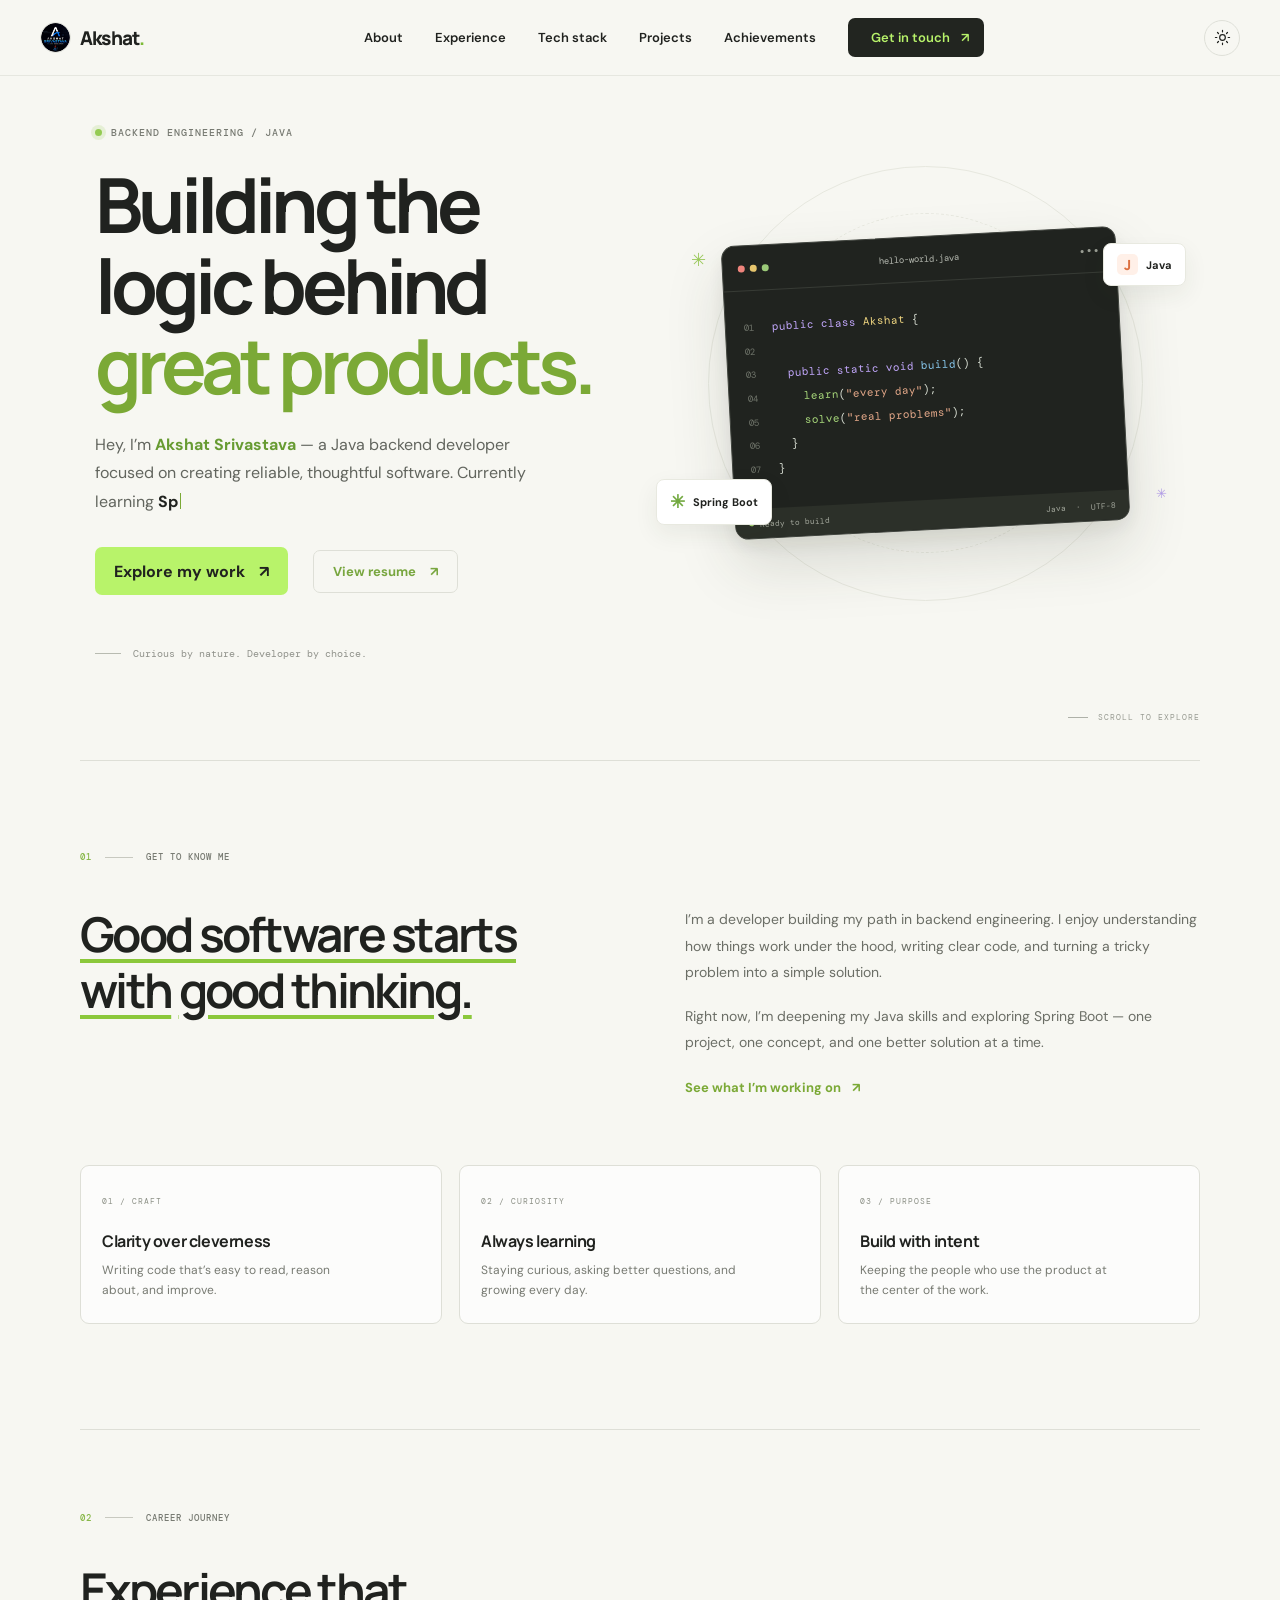
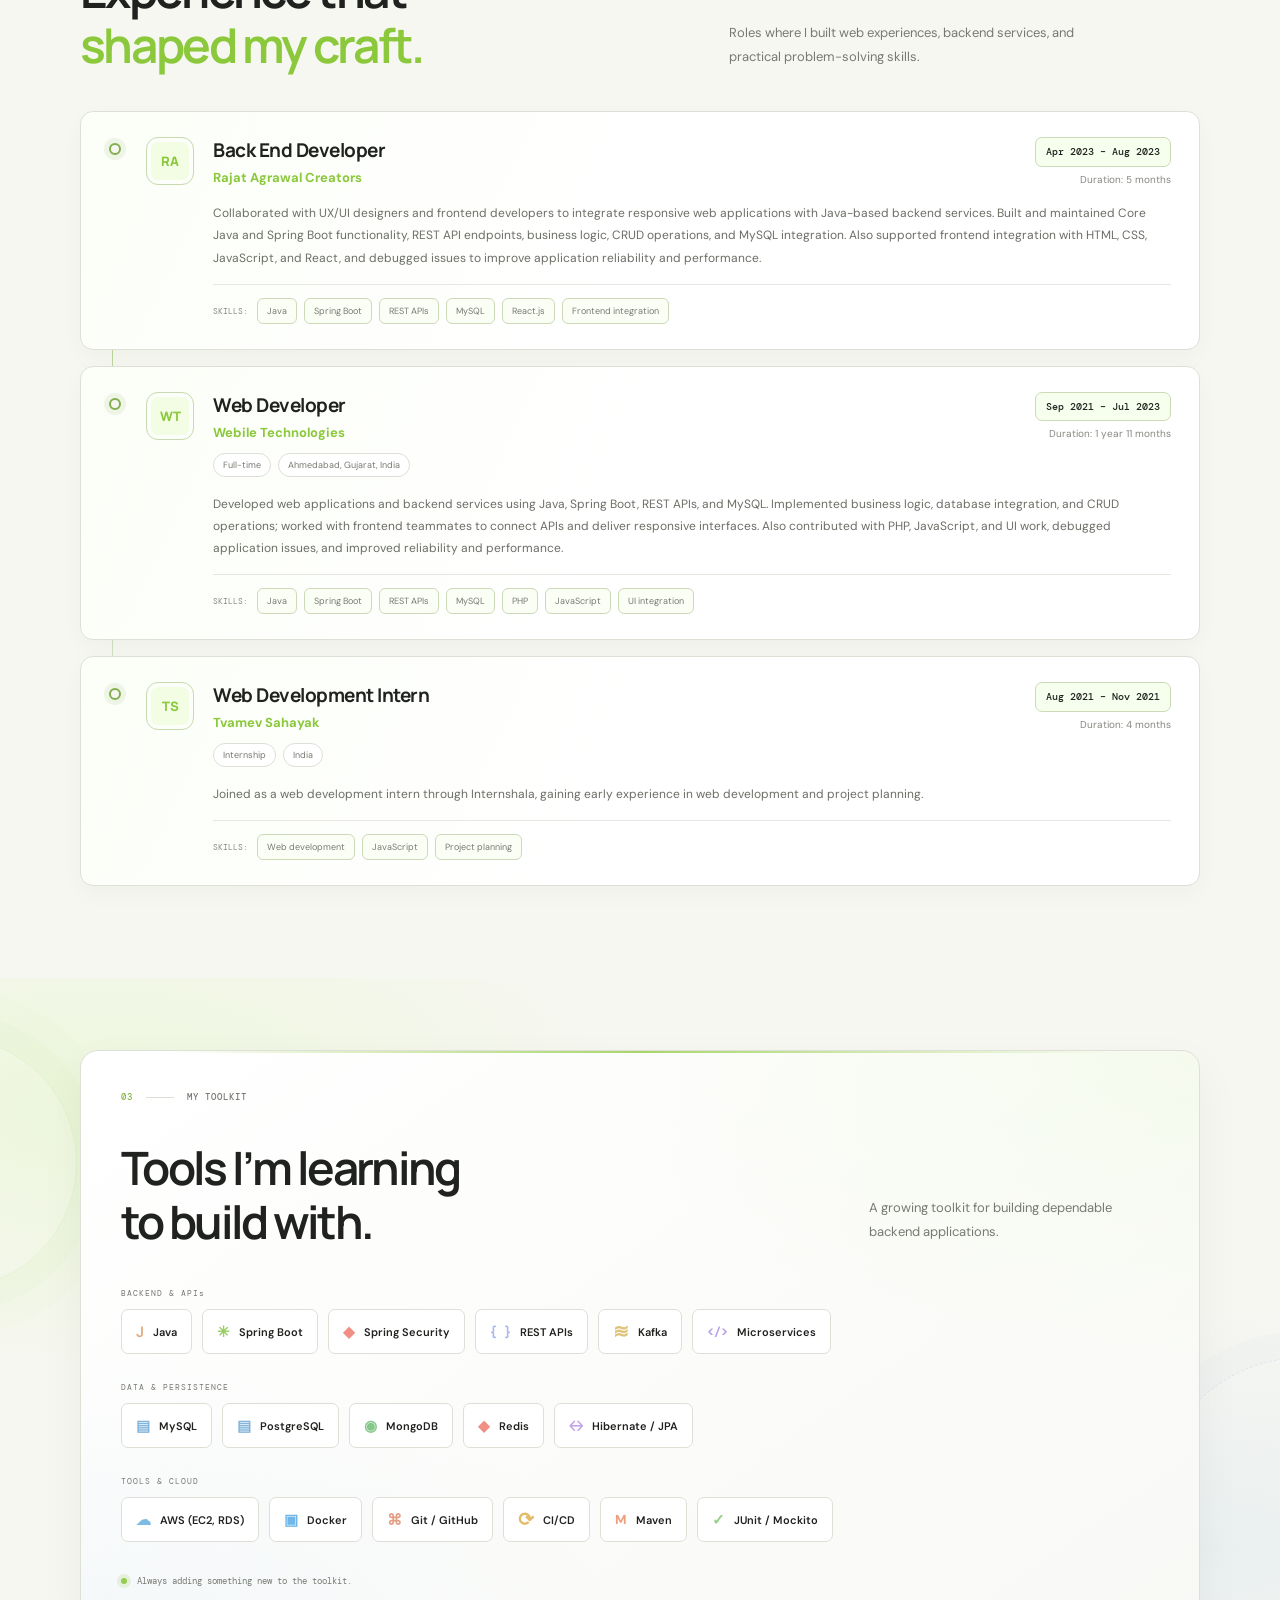
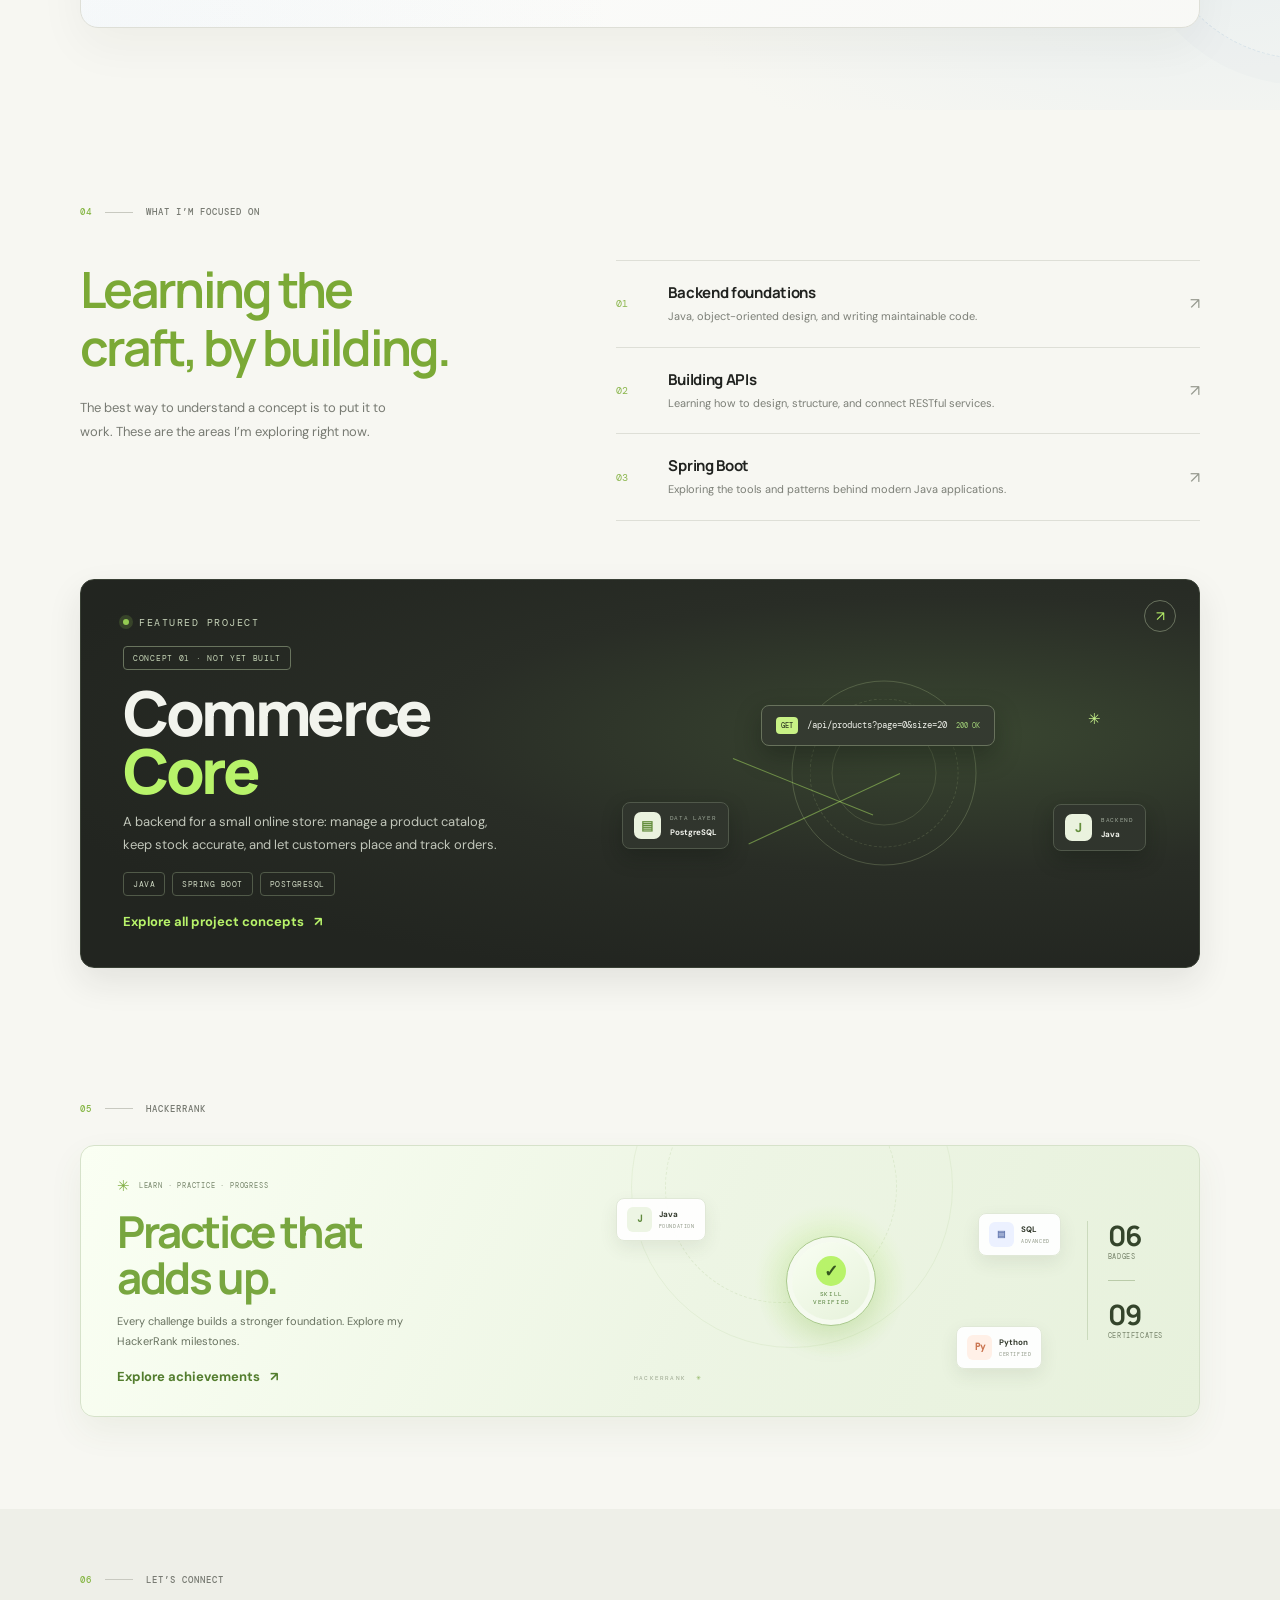
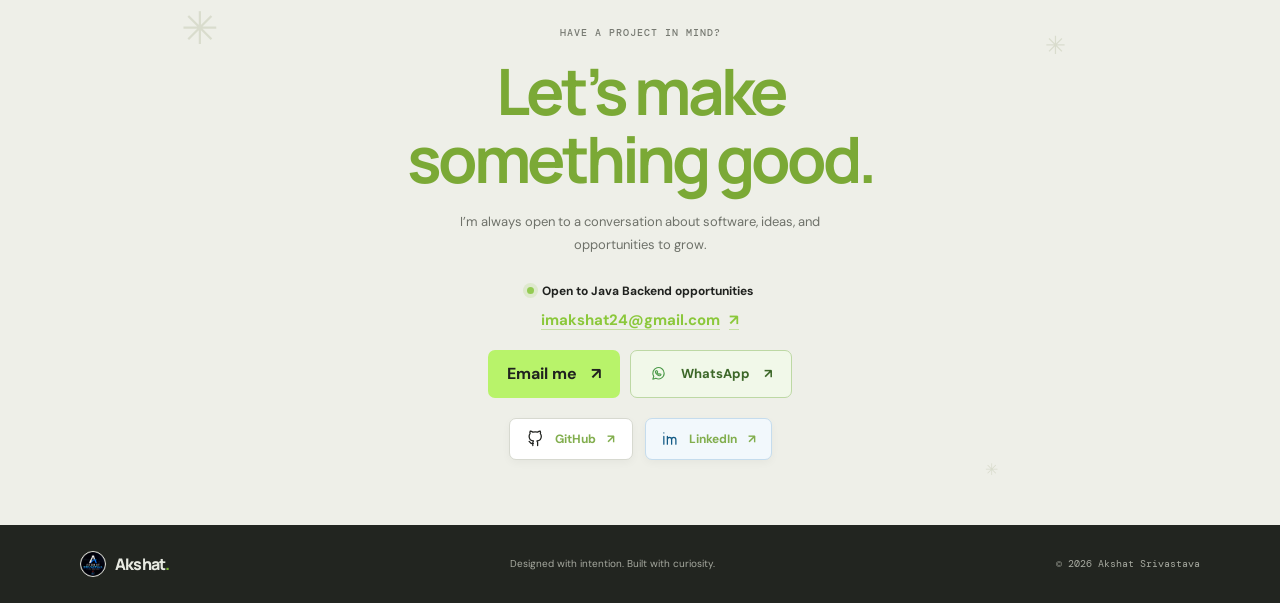
==== index.html @ 23feef29 "push my all file" ====
<!doctype html>
<html lang="en">
<head>
  <meta charset="UTF-8">
  <meta name="viewport" content="width=device-width, initial-scale=1">
  <meta name="theme-color" content="#f7f7f2">
  <meta name="description" content="Akshat Srivastava is a Java backend developer learning Spring Boot and building a strong foundation in backend engineering." data-content-meta="site.description">
  <title data-content-title="site.homeTitle">Akshat Srivastava — Java Backend Developer</title>
  <link rel="icon" type="image/png" href="assets/images/akshat-logo.png?v=2">
  <link rel="icon" type="image/x-icon" href="assets/images/favicon.ico?v=2">
  <link rel="preconnect" href="https://fonts.googleapis.com">
  <link rel="preconnect" href="https://fonts.gstatic.com" crossorigin>
  <link href="https://fonts.googleapis.com/css2?family=DM+Mono:wght@400;500&family=DM+Sans:wght@400;500;600;700&family=Manrope:wght@400;500;600;700;800&display=swap" rel="stylesheet">
  <link rel="stylesheet" href="assets/css/style.css">
  <link rel="stylesheet" href="assets/css/animations.css">
  <link rel="stylesheet" href="assets/css/responsive.css">
</head>
<body>
  <a class="skip-link" href="#main">Skip to content</a>
  <header class="site-header">
    <nav class="nav-shell" aria-label="Main navigation">
      <a class="wordmark" href="#top" aria-label="Akshat Srivastava, home" data-content-attr="site.name" data-content-attribute="aria-label"><img class="wordmark-mark" src="assets/images/akshat-logo.png" alt=""><span><span data-content="site.brand">Akshat</span><span class="wordmark-dot">.</span></span></a>
      <div class="nav-links" id="primary-nav">
        <a href="#about" data-content="navigation.about">About</a>
        <a href="#experience" data-content="navigation.experience">Experience</a>
        <a href="#stack" data-content="navigation.stack">Tech stack</a>
        <a href="pages/projects.html" data-content="navigation.projects">Projects</a>
        <a href="pages/certificates.html" data-content="navigation.achievements">Achievements</a>
        <a class="nav-cta" href="#contact"><span data-content="navigation.contact">Get in touch</span> <span aria-hidden="true">↗</span></a>
      </div>
      <button class="theme-toggle" type="button" aria-label="Switch to dark theme" title="Toggle theme">
        <svg class="sun-icon" viewBox="0 0 24 24" aria-hidden="true"><circle cx="12" cy="12" r="4"></circle><path d="M12 2v2m0 16v2M4.93 4.93l1.42 1.42m11.3 11.3 1.42 1.42M2 12h2m16 0h2M4.93 19.07l1.42-1.42m11.3-11.3 1.42-1.42"></path></svg>
        <svg class="moon-icon" viewBox="0 0 24 24" aria-hidden="true"><path d="M20.5 14.2A8.5 8.5 0 0 1 9.8 3.5 8.5 8.5 0 1 0 20.5 14.2Z"></path></svg>
      </button>
      <button class="menu-toggle" type="button" aria-label="Open navigation" aria-expanded="false" aria-controls="primary-nav">
        <span></span><span></span>
      </button>
    </nav>
  </header>

  <main id="main">
    <section class="hero section-wrap" id="top">
      <div class="hero-copy">
        <p class="eyebrow"><span class="status-dot"></span> <span data-content="hero.eyebrow">BACKEND ENGINEERING / JAVA</span></p>
        <h1><span data-content="hero.titleLine1">Building the</span><br><span data-content="hero.titleLine2">logic behind</span><br><span class="heading-accent" data-content="hero.titleAccent">great products.</span></h1>
        <p class="hero-description"><span data-content="hero.greeting">Hey, I’m</span> <span class="hero-name" data-content="site.name">Akshat Srivastava</span> — <span data-content="hero.summaryPrefix">a</span> <span data-content="site.role">Java backend developer</span> <span data-content="hero.summary">focused on creating reliable, thoughtful software. Currently learning</span> <span id="typing" class="typing-text">Spring Boot</span><span class="typing-caret" aria-hidden="true"></span></p>
        <div class="hero-actions">
          <a class="button button-primary" href="pages/projects.html"><span data-content="hero.projectsLabel">Explore my work</span> <span aria-hidden="true">↗</span></a>
          <a class="button button-outline" data-content-attr="hero.resumeUrl" href="assets/resume/Akshat-Srivastava-Resume-Placeholder.pdf" target="_blank" rel="noopener noreferrer"><span data-content="hero.resumeLabel">View resume</span> <span aria-hidden="true">↗</span></a>
        </div>
        <div class="hero-note"><span class="note-line"></span><span data-content="hero.note">Curious by nature. Developer by choice.</span></div>
      </div>
      <div class="hero-art" aria-label="Abstract illustration of a Java code editor">
        <div class="art-orbit orbit-one"></div>
        <div class="art-orbit orbit-two"></div>
        <div class="code-window">
          <div class="window-top"><span class="window-dots"><i></i><i></i><i></i></span><span class="window-label">hello-world.java</span><span class="window-menu">•••</span></div>
          <div class="code-content" aria-hidden="true">
            <div><span class="code-line-no">01</span><span class="syntax-purple">public class</span> <span class="syntax-yellow" data-content="site.brand">Akshat</span> {</div>
            <div><span class="code-line-no">02</span>&nbsp;</div>
            <div><span class="code-line-no">03</span>&nbsp;&nbsp;<span class="syntax-purple">public static void</span> <span class="syntax-blue">build</span>() {</div>
            <div><span class="code-line-no">04</span>&nbsp;&nbsp;&nbsp;&nbsp;<span class="syntax-green">learn</span>(<span class="syntax-orange">"every day"</span>);</div>
            <div><span class="code-line-no">05</span>&nbsp;&nbsp;&nbsp;&nbsp;<span class="syntax-green">solve</span>(<span class="syntax-orange">"real problems"</span>);</div>
            <div><span class="code-line-no">06</span>&nbsp;&nbsp;}</div>
            <div><span class="code-line-no">07</span>}</div>
          </div>
          <div class="window-status"><span><i></i> Ready to build</span><span>Java&nbsp; · &nbsp;UTF-8</span></div>
        </div>
        <div class="floating-tag tag-java"><span class="java-mark" id="hero-skill-primary-icon">J</span><span id="hero-skill-primary-name">Java</span></div>
        <div class="floating-tag tag-spring"><span class="spring-mark" id="hero-skill-secondary-icon">✳</span><span id="hero-skill-secondary-name">Spring Boot</span></div>
        <span class="art-spark spark-one" aria-hidden="true">✳</span>
        <span class="art-spark spark-two" aria-hidden="true">✳</span>
      </div>
      <a class="scroll-cue" href="#about"><span></span> SCROLL TO EXPLORE</a>
    </section>

    <section class="about-section section-wrap" id="about">
      <div class="section-kicker"><span>01</span><span class="kicker-rule"></span><span data-content="about.eyebrow">GET TO KNOW ME</span></div>
      <div class="about-grid">
        <h2><span data-content="about.title">Good software starts with</span> <span data-content="about.titleAccent">good thinking.</span></h2>
        <div class="about-copy">
          <p data-content="about.paragraphs.0">I’m a developer building my path in backend engineering. I enjoy understanding how things work under the hood, writing clear code, and turning a tricky problem into a simple solution.</p>
          <p data-content="about.paragraphs.1">Right now, I’m deepening my Java skills and exploring Spring Boot — one project, one concept, and one better solution at a time.</p>
          <a class="text-link" href="pages/projects.html"><span data-content="about.linkLabel">See what I’m working on</span> <span aria-hidden="true">↗</span></a>
        </div>
      </div>
      <div class="principles" id="principle-cards" aria-live="polite"></div>
    </section>

    <section class="experience-section section-wrap" id="experience" aria-labelledby="experience-title">
      <div class="section-kicker"><span>02</span><span class="kicker-rule"></span><span data-content="experience.eyebrow">CAREER JOURNEY</span></div>
      <div class="experience-heading">
        <h2 id="experience-title"><span data-content="experience.title">Experience that</span><br><span data-content="experience.titleAccent">shaped my craft.</span></h2>
        <p data-content="experience.description">Roles where I built web experiences, backend services, and practical problem-solving skills.</p>
      </div>
      <div class="experience-list" id="experience-list" aria-live="polite"></div>
    </section>

    <section class="stack-section" id="stack">
      <div class="section-wrap stack-wrap">
        <div class="section-kicker"><span>03</span><span class="kicker-rule"></span><span data-content="stack.eyebrow">MY TOOLKIT</span></div>
        <div class="stack-heading"><h2><span data-content="stack.title">Tools I’m learning</span><br><span data-content="stack.titleAccent">to build with.</span></h2><p data-content="stack.description">A growing toolkit for building dependable backend applications.</p></div>
        <div class="stack-groups" id="stack-groups" aria-label="Technologies" aria-live="polite"></div>
        <p class="stack-footnote"><span class="status-dot"></span> <span data-content="stack.note">Always adding something new to the toolkit.</span></p>
      </div>
    </section>

    <section class="focus-section section-wrap">
      <div class="section-kicker"><span>04</span><span class="kicker-rule"></span><span data-content="focus.eyebrow">WHAT I’M FOCUSED ON</span></div>
      <div class="focus-grid">
        <div><h2><span data-content="focus.title">Learning the</span><br><span data-content="focus.titleLine2">craft,</span> <span data-content="focus.titleAccent">by building.</span></h2><p class="focus-intro" data-content="focus.description">The best way to understand a concept is to put it to work. These are the areas I’m exploring right now.</p></div>
        <div class="focus-items" id="focus-items" aria-live="polite"></div>
      </div>
      <a class="projects-callout" id="featured-project-callout" href="pages/projects.html" aria-label="Explore Java backend project concepts">
        <div class="project-callout-copy"><span class="callout-label"><span class="status-dot"></span> <span data-content="featured.label">FEATURED PROJECT</span></span><span class="project-concept-label" data-content="featured.concept">CONCEPT 01 · NOT YET BUILT</span><h3 id="featured-project-name">Commerce<br><span>Core</span></h3><p id="featured-project-description">A Java backend concept for products, inventory, and order management—designed around clean APIs and reliable data.</p><div class="project-feature-tags" id="featured-project-tags"><span>JAVA</span><span>SPRING BOOT</span><span>POSTGRESQL</span></div><span class="callout-link"><span data-content="featured.linkLabel">Explore all project concepts</span> <span aria-hidden="true">↗</span></span></div>
        <div class="project-preview-art" aria-hidden="true">
          <div class="preview-orbit"></div>
          <div class="preview-api"><span id="featured-endpoint-method">POST</span><b id="featured-endpoint-path">/api/orders</b><i id="featured-endpoint-status">201 CREATED</i></div>
          <div class="preview-node node-db"><span>▤</span><small>DATA LAYER</small><b id="featured-database-name">PostgreSQL</b></div>
          <div class="preview-node node-java"><span id="featured-backend-icon">J</span><small>BACKEND</small><b id="featured-backend-name">Spring Boot</b></div>
          <div class="preview-connector connector-one"></div><div class="preview-connector connector-two"></div>
          <span class="preview-spark">✳</span>
        </div>
        <span class="project-callout-arrow" aria-hidden="true">↗</span>
      </a>
    </section>

    <section class="home-achievements section-wrap" aria-labelledby="home-achievements-heading">
      <div class="section-kicker"><span>05</span><span class="kicker-rule"></span><span data-content="homeAchievements.eyebrow">HACKERRANK</span></div>
      <a class="home-achievements-content" href="pages/certificates.html" aria-label="View HackerRank badges and certificates" data-content-attr="homeAchievements.accessibleLabel" data-content-attribute="aria-label">
        <div class="achievement-copy"><span class="achievement-overline"><span class="achievement-spark">✳</span> <span data-content="homeAchievements.overline">LEARN · PRACTICE · PROGRESS</span></span><h2 id="home-achievements-heading"><span data-content="homeAchievements.title">Practice that</span><br><span data-content="homeAchievements.titleAccent">adds up.</span></h2><p data-content="homeAchievements.description">Every challenge builds a stronger foundation. Explore my HackerRank milestones.</p><span class="achievement-link"><span data-content="homeAchievements.linkLabel">Explore achievements</span> <span aria-hidden="true">↗</span></span></div>
        <div class="achievement-visual" aria-hidden="true">
          <div class="achievement-glow"></div>
          <div class="achievement-seal"><span>✓</span><small>SKILL<br>VERIFIED</small></div>
          <div class="achievement-minis" id="achievement-minis"></div>
          <div class="achievement-visual-caption">HACKERRANK <span>✳</span></div>
        </div>
        <div class="home-achievement-stats"><div><strong id="home-badge-count">06</strong><span data-content="homeAchievements.badgeCountLabel">BADGES</span></div><i></i><div><strong id="home-certificate-count">09</strong><span data-content="homeAchievements.certificateCountLabel">CERTIFICATES</span></div></div>
      </a>
    </section>

    <section class="contact-section" id="contact">
      <div class="section-wrap contact-wrap">
        <div class="section-kicker"><span>06</span><span class="kicker-rule"></span><span data-content="contact.eyebrow">LET’S CONNECT</span></div>
        <div class="contact-content"><p class="eyebrow" data-content="contact.prompt">HAVE A PROJECT IN MIND?</p><h2><span data-content="contact.title">Let’s make</span><br><span data-content="contact.titleAccent">something good.</span></h2><p class="contact-copy" data-content="contact.description">I’m always open to a conversation about software, ideas, and opportunities to grow.</p><p class="contact-opportunity"><span class="status-dot"></span><span data-content="contact.opportunity">Open to Java Backend opportunities</span></p><a class="contact-email-link" data-content-attr="contact.emailHref" data-content-attribute="href" data-content-label="contact.emailAriaLabel" href="mailto:imakshat24@gmail.com" aria-label="Email Akshat at imakshat24@gmail.com"><span data-content="contact.emailAddress">imakshat24@gmail.com</span><span aria-hidden="true">↗</span></a><div class="contact-actions"><a class="button button-primary" data-content-attr="contact.emailHref" href="mailto:imakshat24@gmail.com"><span data-content="contact.emailLabel">Email me</span> <span aria-hidden="true">↗</span></a><a class="button button-whatsapp" id="whatsapp-link" href="https://wa.me/919914805645" target="_blank" rel="noopener noreferrer"><svg class="whatsapp-mark" viewBox="0 0 24 24" aria-hidden="true"><path d="M20 11.7a8 8 0 0 1-11.8 7L4 20l1.3-4A8 8 0 1 1 20 11.7Z"></path><path d="M9 8.2c.3-.4.6-.4.8-.1l.9 1.5c.1.2.1.4-.1.6l-.5.6c.6 1.1 1.4 1.8 2.5 2.3l.5-.6c.2-.2.4-.2.6-.1l1.5.7c.3.2.3.5.2.8-.2.7-.8 1.1-1.5 1.2-2.6.2-6.4-3.3-6.3-5.9 0-.4.6-.9 1.4-1Z"></path></svg> <span data-content="contact.whatsappLabel">WhatsApp</span> <span aria-hidden="true">↗</span></a></div><div class="social-links" aria-label="Social profiles" data-content-attr="contact.socialAccessibleLabel" data-content-attribute="aria-label"><a class="social-link github-link" data-content-attr="contact.githubUrl" href="https://github.com/akshat303" target="_blank" rel="noopener noreferrer"><svg viewBox="0 0 24 24" aria-hidden="true"><path d="M9 19c-4.3 1.4-4.3-2.5-6-3m12 6v-3.9a3.4 3.4 0 0 0-.9-2.6c3-.3 6.1-1.5 6.1-6.7a5.2 5.2 0 0 0-1.4-3.6 4.8 4.8 0 0 0-.1-3.6s-1.1-.4-3.7 1.4a13 13 0 0 0-6.8 0C5.6 1.2 4.5 1.6 4.5 1.6a4.8 4.8 0 0 0-.1 3.6A5.2 5.2 0 0 0 3 8.8c0 5.2 3.1 6.4 6.1 6.7a3.4 3.4 0 0 0-.9 2.6V22"></path></svg> <span data-content="contact.githubLabel">GitHub</span> <span aria-hidden="true">↗</span></a><a class="social-link linkedin-link" data-content-attr="contact.linkedinUrl" href="https://www.linkedin.com/in/akshat303sri/" target="_blank" rel="noopener noreferrer"><svg viewBox="0 0 24 24" aria-hidden="true"><path d="M4 9v11M4 4v.1M9 20v-6.2c0-2 1.2-3.3 3-3.3s3 1.3 3 3.3V20m0-6.2c0-2 1.2-3.3 3-3.3s3 1.3 3 3.3V20M9 9v11"></path></svg> <span data-content="contact.linkedinLabel">LinkedIn</span> <span aria-hidden="true">↗</span></a></div></div>
        <div class="contact-decoration" aria-hidden="true"><span>✳</span><span>✳</span><span>✳</span></div>
      </div>
    </section>
  </main>

  <footer class="site-footer">
    <div class="footer-inner"><a class="wordmark footer-wordmark" href="#top"><img class="wordmark-mark" src="assets/images/akshat-logo.png" alt=""><span><span data-content="site.brand">Akshat</span><span class="wordmark-dot">.</span></span></a><p data-content="site.tagline">Designed with intention. Built with curiosity.</p><span class="footer-copy">© <span id="year"></span> <span data-content="site.name">Akshat Srivastava</span></span></div>
  </footer>
  <script src="assets/js/main.js"></script>
  <script src="assets/js/theme.js"></script>
  <script src="assets/js/content-data.js"></script>
  <script src="assets/js/site-content.js"></script>
  <script src="assets/js/typing.js"></script>
  <script src="assets/js/portfolio-home.js"></script>
  <script src="assets/js/experience.js"></script>
</body>
</html>
---- assets/css/style.css ----
:root {
  color-scheme: light;
  --paper: #f7f7f2;
  --paper-deep: #eeefe8;
  --ink: #20221f;
  --muted: #777a72;
  --line: #dedfd7;
  --green: #b8f36a;
  --green-dark: #8bc83b;
  --purple: #b6a3f7;
  --card: #fff;
  --display: "Manrope", "DM Sans", sans-serif;
  --body: "DM Sans", Arial, sans-serif;
  --mono: "DM Mono", monospace;
}

* { box-sizing: border-box; }
html { scroll-behavior: smooth; scroll-padding-top: 92px; }
body { margin: 0; background: var(--paper); color: var(--ink); font-family: var(--body); -webkit-font-smoothing: antialiased; }
a { color: inherit; text-decoration: none; }
button { font: inherit; }
.section-wrap { width: min(1120px, calc(100% - 80px)); margin: 0 auto; }
.skip-link { position: fixed; z-index: 20; top: 12px; left: 12px; transform: translateY(-160%); padding: 12px 16px; background: var(--ink); color: white; border-radius: 6px; }
.skip-link:focus { transform: translateY(0); }

.site-header { position: sticky; z-index: 10; top: 0; height: 76px; background: color-mix(in srgb, var(--paper) 91%, transparent); border-bottom: 1px solid color-mix(in srgb, var(--line) 65%, transparent); backdrop-filter: blur(14px); }
.nav-shell { width: min(1240px, calc(100% - 80px)); height: 100%; margin: 0 auto; display: flex; align-items: center; justify-content: space-between; }
.wordmark { display: inline-flex; align-items: center; gap: 9px; font-family: var(--display); font-size: 19px; font-weight: 800; letter-spacing: -.8px; }
.wordmark-mark { width: 31px; height: 31px; display: block; flex: 0 0 31px; border: 1px solid #dedfd7; border-radius: 50%; object-fit: cover; }
.wordmark-dot { color: #7dbb37; }
.nav-links { display: flex; align-items: center; gap: 32px; font-size: 13px; font-weight: 600; }
.nav-links > a:not(.nav-cta) { transition: color .2s ease; }
.nav-links > a:not(.nav-cta):hover, .text-link:hover { color: #6b9e2b; }
.nav-cta { padding: 11px 15px; border-radius: 7px; background: #222520; color: #fff; }
.nav-cta span { margin-left: 8px; color: var(--green); }
.theme-toggle { width: 36px; height: 36px; display: grid; place-items: center; padding: 8px; border: 1px solid var(--line); border-radius: 50%; background: transparent; color: var(--ink); cursor: pointer; }
.theme-toggle svg { width: 17px; height: 17px; fill: none; stroke: currentColor; stroke-width: 1.7; stroke-linecap: round; stroke-linejoin: round; }
.moon-icon { display: none; }
.menu-toggle { display: none; }

.hero { position: relative; min-height: 680px; display: grid; grid-template-columns: 1.02fr .98fr; align-items: center; padding-top: 30px; padding-bottom: 100px; }
.hero-copy { position: relative; z-index: 1; padding: 20px 0 0 15px; }
.eyebrow, .section-kicker, .principle-number, .callout-label, .scroll-cue { font-family: var(--mono); letter-spacing: 1px; }
.eyebrow { display: flex; align-items: center; gap: 9px; margin: 0 0 25px; color: var(--muted); font-size: 10px; font-weight: 500; }
.status-dot { display: inline-block; width: 7px; height: 7px; flex: 0 0 7px; border-radius: 50%; background: #94cb52; box-shadow: 0 0 0 4px color-mix(in srgb, #94cb52 18%, transparent); }
.hero h1, .contact-content h2 { margin: 0; font-family: var(--display); font-size: clamp(48px, 6vw, 76px); font-weight: 700; letter-spacing: -5px; line-height: 1.06; }
.heading-accent, .focus-grid h2 span, .contact-content h2 span { color: #7ba936; }
.hero-description { max-width: 440px; margin: 25px 0 0; color: #62655e; font-size: 16px; line-height: 1.8; }
.hero-name { color: #679b32; font-weight: 700; white-space: nowrap; }
.typing-text { color: var(--ink); font-weight: 700; }
.typing-caret { display: inline-block; width: 1px; height: 16px; margin-left: 2px; vertical-align: -2px; background: #7ba936; animation: blink 1s steps(2, start) infinite; }
.hero-actions { display: flex; align-items: center; gap: 25px; margin-top: 30px; }
.button { min-height: 48px; display: inline-flex; align-items: center; justify-content: center; gap: 14px; padding: 0 19px; border: 0; border-radius: 7px; font-size: 13px; font-weight: 700; transition: transform .2s ease, background .2s ease; }
.button:hover { transform: translateY(-2px); }
.button-primary { background: var(--green); color: #20221f; }
.button-primary:hover { background: #c9fa87; }
.button-primary span { font-size: 16px; }
.button-outline { min-height: 43px; border: 1px solid var(--line); background: transparent; color: var(--ink); }
.button-outline span { color: #78a63f; }
.button-outline:hover { border-color: #9bbc72; background: color-mix(in srgb, var(--green) 12%, transparent); }
.text-link { display: inline-flex; align-items: center; gap: 11px; font-size: 13px; font-weight: 700; transition: color .2s ease; }
.text-link span { color: #7ba936; }
.hero-note { display: flex; align-items: center; gap: 12px; margin-top: 52px; color: #90928b; font-family: var(--mono); font-size: 10px; }
.note-line { width: 26px; height: 1px; background: #b8bbb1; }
.hero-art { position: relative; min-height: 420px; display: grid; place-items: center; }
.art-orbit { position: absolute; border: 1px solid #e7e8df; border-radius: 50%; }
.orbit-one { width: 435px; height: 435px; }
.orbit-two { width: 340px; height: 340px; border-style: dashed; }
.code-window { position: relative; z-index: 1; width: min(395px, 90%); overflow: hidden; transform: rotate(-3deg); border: 1px solid #40443e; border-radius: 13px; background: #20231f; box-shadow: 0 27px 60px #32372226, 0 8px 20px #32372212; animation: float 7s ease-in-out infinite; }
.window-top { height: 45px; display: grid; grid-template-columns: 1fr 1fr 1fr; align-items: center; padding: 0 15px; border-bottom: 1px solid #373b35; }
.window-dots { display: flex; gap: 5px; }
.window-dots i { width: 7px; height: 7px; border-radius: 50%; background: #777a72; }
.window-dots i:first-child { background: #ef847c; }.window-dots i:nth-child(2) { background: #e6c56d; }.window-dots i:last-child { background: #9bc978; }
.window-label { color: #b7bbb2; font-family: var(--mono); font-size: 9px; text-align: center; }
.window-menu { color: #999d93; font-size: 13px; text-align: right; letter-spacing: 2px; }
.code-content { padding: 25px 18px 28px; color: #d8ded3; font-family: var(--mono); font-size: 11px; line-height: 2.15; }
.code-line-no { display: inline-block; width: 28px; color: #70756b; font-size: 9px; }
.syntax-purple { color: #c2a7fc; }.syntax-yellow { color: #f1d781; }.syntax-blue { color: #88c8ed; }.syntax-green { color: #a8d87b; }.syntax-orange { color: #e4a889; }
.window-status { height: 29px; display: flex; align-items: center; justify-content: space-between; padding: 0 13px; background: #2c3029; color: #a4a89d; font-family: var(--mono); font-size: 8px; }
.window-status span:first-child { display: flex; align-items: center; gap: 6px; }.window-status i { width: 5px; height: 5px; border-radius: 50%; background: #a6d477; }
.floating-tag { position: absolute; z-index: 2; display: flex; align-items: center; gap: 8px; padding: 10px 13px; border: 1px solid #e8e9e0; border-radius: 8px; background: var(--card); box-shadow: 0 9px 24px #30332112; font-size: 11px; font-weight: 700; }
.tag-java { top: 70px; right: 14px; animation: float 6s ease-in-out infinite; }.tag-spring { bottom: 68px; left: 5px; animation: float 6s 1s ease-in-out infinite; }
.java-mark { width: 21px; height: 21px; display: grid; place-items: center; border-radius: 5px; background: #fff0e8; color: #dc7040; font-family: var(--display); font-size: 14px; font-weight: 800; }
.spring-mark { color: #73a941; font-size: 18px; }
.art-spark { position: absolute; color: #9bca5a; }.spark-one { top: 75px; left: 40px; font-size: 18px; }.spark-two { right: 33px; bottom: 91px; color: #b39ce9; font-size: 13px; }
.scroll-cue { position: absolute; right: 0; bottom: 38px; display: flex; align-items: center; gap: 10px; color: #989b92; font-size: 8px; }
.scroll-cue span { width: 20px; height: 1px; background: #aeb1a8; }

.about-section { padding-top: 90px; padding-bottom: 105px; border-top: 1px solid var(--line); }
.section-kicker { display: flex; align-items: center; gap: 13px; color: #777a72; font-size: 9px; font-weight: 500; }
.section-kicker > span:first-child { color: #87b747; }
.kicker-rule { width: 28px; height: 1px; background: #c8c9c0; }
.about-grid { display: grid; grid-template-columns: 1fr 1fr; gap: 90px; align-items: start; margin-top: 43px; }
.about-grid h2, .stack-heading h2, .focus-grid h2 { max-width: 500px; margin: 0; font-family: var(--display); font-size: clamp(34px, 4vw, 48px); font-weight: 650; letter-spacing: -2.7px; line-height: 1.16; }
.about-grid h2 span { text-decoration: underline; text-decoration-color: var(--green-dark); text-decoration-thickness: 4px; text-underline-offset: 7px; }
.about-copy p { margin: 0 0 17px; color: #6b6e66; font-size: 14px; line-height: 1.9; }
.about-copy .text-link { margin-top: 6px; }
.principles { display: grid; grid-template-columns: repeat(3, 1fr); gap: 17px; margin-top: 68px; }
.principle-card { min-height: 156px; padding: 22px 21px; border: 1px solid var(--line); border-radius: 9px; background: color-mix(in srgb, var(--card) 70%, transparent); }
.principle-number { color: #8c9086; font-size: 8px; }
.principle-card h3 { margin: 21px 0 8px; font-family: var(--display); font-size: 16px; letter-spacing: -.4px; }
.principle-card p { max-width: 260px; margin: 0; color: #777a72; font-size: 12px; line-height: 1.7; }

.experience-section { padding-top: 82px; padding-bottom: 92px; border-top: 1px solid var(--line); }
.experience-heading { display: grid; grid-template-columns: 1fr .8fr; gap: 60px; align-items: end; margin-top: 38px; }
.experience-heading h2 { margin: 0; font-family: var(--display); font-size: clamp(34px, 4vw, 48px); font-weight: 650; letter-spacing: -2.7px; line-height: 1.16; }
.experience-heading h2 span:last-child { color: var(--green-dark); }
.experience-heading > p { max-width: 360px; margin: 0 0 5px; color: #777a72; font-size: 13px; line-height: 1.8; }
.experience-list { position: relative; display: grid; gap: 16px; margin-top: 38px; }
.experience-list::before { position: absolute; top: 23px; bottom: 23px; left: 32px; width: 1px; background: linear-gradient(180deg, #a9cf7a, color-mix(in srgb, var(--line) 75%, transparent)); content: ""; }
.experience-card { position: relative; display: grid; grid-template-columns: 18px 48px minmax(0, 1fr); gap: 19px; align-items: start; padding: 25px 28px; border: 1px solid var(--line); border-radius: 13px; background: linear-gradient(115deg, color-mix(in srgb, var(--green) 5%, var(--card)), var(--card) 48%); box-shadow: 0 8px 24px #20221f08; transition: transform .22s ease, border-color .22s ease, box-shadow .22s ease; }
.experience-card:hover { transform: translateY(-3px); border-color: color-mix(in srgb, #82ae4e 58%, var(--line)); box-shadow: 0 16px 34px #20221f12; }
.experience-marker { position: relative; z-index: 1; width: 12px; height: 12px; margin-top: 6px; border: 2px solid #82ae4e; border-radius: 50%; background: var(--paper); box-shadow: 0 0 0 5px color-mix(in srgb, #82ae4e 14%, var(--card)); }
.experience-company-mark { width: 48px; height: 48px; display: grid; place-items: center; border: 1px solid color-mix(in srgb, var(--green-dark) 25%, var(--line)); border-radius: 12px; background: color-mix(in srgb, var(--green) 18%, var(--card)); color: var(--green-dark); font-family: var(--display); font-size: 13px; font-weight: 800; box-shadow: inset 0 0 0 4px color-mix(in srgb, var(--card) 78%, transparent); }
.experience-main { min-width: 0; }
.experience-card-heading { display: flex; justify-content: space-between; gap: 20px; }
.experience-card-heading h3 { margin: 0; font-family: var(--display); font-size: 19px; letter-spacing: -.5px; }
.experience-company { margin: 6px 0 0; color: var(--green-dark); font-size: 13px; font-weight: 700; }
.experience-period { display: grid; justify-items: end; gap: 6px; color: var(--ink); font-family: var(--mono); font-size: 10px; font-weight: 500; text-align: right; }
.experience-period span:first-child { padding: 7px 10px; border: 1px solid color-mix(in srgb, var(--green-dark) 20%, var(--line)); border-radius: 7px; background: color-mix(in srgb, var(--green) 12%, var(--card)); }
.experience-period span:last-child { color: #858980; font-family: var(--body); font-size: 10px; font-weight: 400; }
.experience-meta { display: flex; flex-wrap: wrap; gap: 7px; margin-top: 12px; }
.experience-meta span { padding: 5px 9px; border: 1px solid var(--line); border-radius: 20px; background: var(--card); color: var(--muted); font-size: 9px; }
.experience-description { margin: 16px 0 0; color: #6b6e66; font-size: 12px; line-height: 1.85; }
.experience-skills { display: flex; flex-wrap: wrap; gap: 7px; align-items: center; margin-top: 15px; padding-top: 13px; border-top: 1px solid color-mix(in srgb, var(--line) 75%, transparent); }
.experience-skills-label { margin-right: 2px; color: #858980; font-family: var(--mono); font-size: 8px; text-transform: uppercase; }
.experience-skill { padding: 6px 9px; border: 1px solid color-mix(in srgb, var(--green-dark) 20%, var(--line)); border-radius: 6px; background: color-mix(in srgb, var(--green) 7%, var(--card)); color: var(--muted); font-size: 9px; }

.stack-section { position: relative; isolation: isolate; overflow: hidden; padding: 72px 0 82px; background: radial-gradient(ellipse at 8% 18%, color-mix(in srgb, #b8f36a 16%, var(--paper)) 0, transparent 34%), radial-gradient(ellipse at 94% 78%, color-mix(in srgb, #91bce2 13%, var(--paper)) 0, transparent 32%), var(--paper); color: var(--ink); }
.stack-section::before, .stack-section::after { position: absolute; z-index: -1; width: 250px; height: 250px; border: 1px solid color-mix(in srgb, var(--green-dark) 12%, transparent); border-radius: 50%; content: ""; pointer-events: none; }
.stack-section::before { top: 8%; left: -175px; box-shadow: 0 0 0 24px color-mix(in srgb, var(--green-dark) 3%, transparent), 0 0 0 48px color-mix(in srgb, var(--green-dark) 2%, transparent); }
.stack-section::after { right: -175px; bottom: 7%; width: 300px; height: 300px; border-style: dashed; border-color: color-mix(in srgb, #729bc7 18%, transparent); box-shadow: 0 0 0 26px color-mix(in srgb, #729bc7 3%, transparent); }
.stack-section .section-kicker { color: var(--muted); }.stack-section .kicker-rule { background: var(--line); }
.stack-wrap { position: relative; overflow: hidden; padding: 40px; border: 1px solid var(--line); border-radius: 18px; background: radial-gradient(ellipse at 100% 0, color-mix(in srgb, #b8f36a 9%, transparent), transparent 38%), radial-gradient(ellipse at 0 100%, color-mix(in srgb, #91bce2 7%, transparent), transparent 34%), linear-gradient(145deg, var(--card), color-mix(in srgb, var(--paper-deep) 40%, var(--card))); box-shadow: 0 18px 48px #20221f0c; }
.stack-wrap::before { position: absolute; top: 0; right: 8%; left: 8%; height: 2px; background: linear-gradient(90deg, transparent, #a9d66a, transparent); content: ""; }
.stack-heading { display: flex; align-items: end; justify-content: space-between; margin-top: 38px; }
.stack-heading h2 { font-size: clamp(34px, 4vw, 46px); }
.stack-heading p { max-width: 290px; margin: 0 0 5px; color: #777a72; font-size: 13px; line-height: 1.8; }
.stack-groups { display: grid; gap: 28px; margin-top: 40px; }
.stack-group h3 { margin: 0 0 11px; color: var(--muted); font-family: var(--mono); font-size: 8px; font-weight: 400; letter-spacing: 1px; }
.stack-list { display: flex; flex-wrap: wrap; gap: 10px; }
.stack-chip { min-height: 45px; display: inline-flex; align-items: center; gap: 9px; padding: 0 14px; border: 1px solid var(--line); border-radius: 7px; background: var(--card); color: var(--ink); font-size: 11px; font-weight: 600; transition: transform .2s ease, border-color .2s ease, background .2s ease; }
.stack-chip:hover { transform: translateY(-3px); border-color: #9bbc72; background: color-mix(in srgb, var(--green) 12%, var(--card)); }
.chip-symbol { color: #e2aa7d; font-size: 15px; }.chip-spring { color: #98cd61; }.chip-bracket { color: #a8b5f3; font-family: var(--mono); font-size: 11px; }.chip-db { color: #83b5dc; }.chip-git { color: #e69e83; }.chip-code { color: #b7a0ea; font-family: var(--mono); font-size: 11px; }
.chip-security, .chip-redis { color: #f18f84; }.chip-kafka { color: #e0c379; font-size: 19px; }.chip-mongo { color: #83c789; }.chip-jpa { color: #c1a3eb; }.chip-cloud { color: #7ebbe3; }.chip-docker { color: #70b7e8; }.chip-ci { color: #e2bc69; font-size: 19px; }.chip-maven { color: #ee9e7f; font-size: 13px; font-weight: 800; }.chip-test { color: #95d084; }
.stack-footnote { display: flex; align-items: center; gap: 10px; margin: 33px 0 0; color: var(--muted); font-family: var(--mono); font-size: 9px; }
.stack-footnote .status-dot { width: 6px; height: 6px; flex-basis: 6px; }

body.dark-theme .stack-section { background: radial-gradient(ellipse at 8% 18%, #779b4321 0, transparent 34%), radial-gradient(ellipse at 94% 78%, #52789c1c 0, transparent 32%), #222520; color: #f4f4ed; }
body.dark-theme .stack-section::before { border-color: #91b86a30; box-shadow: 0 0 0 24px #91b86a0a, 0 0 0 48px #91b86a08; }
body.dark-theme .stack-section::after { border-color: #759cc333; box-shadow: 0 0 0 26px #759cc30a; }
body.dark-theme .stack-wrap { border-color: #3c4038; background: radial-gradient(ellipse at 100% 0, #91b86a18, transparent 38%), radial-gradient(ellipse at 0 100%, #759cc313, transparent 34%), linear-gradient(145deg, #262923, #222520); box-shadow: 0 18px 48px #0002; }
body.dark-theme .stack-section .section-kicker, body.dark-theme .stack-group h3 { color: #a8aca2; }
body.dark-theme .stack-section .kicker-rule { background: #53584f; }
body.dark-theme .stack-heading p { color: #b3b6ae; }
body.dark-theme .stack-chip { border-color: #484c44; background: #2a2d27; color: #ebede6; }
body.dark-theme .stack-chip:hover { border-color: #788b63; background: #30352c; }
body.dark-theme .stack-footnote { color: #adb1a6; }

.focus-section { padding-top: 96px; padding-bottom: 100px; }
.focus-grid { display: grid; grid-template-columns: .88fr 1.12fr; gap: 78px; margin-top: 42px; }
.focus-grid h2 { font-size: clamp(35px, 4.3vw, 50px); }
.focus-intro { max-width: 340px; margin-top: 20px; color: #777a72; font-size: 13px; line-height: 1.8; }
.focus-items { border-top: 1px solid var(--line); }
.focus-item { display: grid; grid-template-columns: 38px 1fr 25px; align-items: center; gap: 14px; padding: 21px 0; border-bottom: 1px solid var(--line); }
.focus-icon { color: #8bb64d; font-family: var(--mono); font-size: 10px; }
.focus-item h3 { margin: 0 0 5px; font-family: var(--display); font-size: 15px; letter-spacing: -.3px; }
.focus-item p { margin: 0; color: #7c7f77; font-size: 11px; line-height: 1.6; }
.focus-arrow { color: #96998f; text-align: right; }
.projects-callout { position: relative; min-height: 290px; overflow: hidden; display: grid; grid-template-columns: .9fr 1.1fr; align-items: center; gap: 20px; margin-top: 58px; padding: 36px 42px; border: 1px solid #394035; border-radius: 14px; background: radial-gradient(ellipse at 78% 40%, #3a4731 0, #292d26 42%, #222520 78%); color: #f2f4ed; box-shadow: 0 14px 34px #20221f18; transition: transform .3s ease, box-shadow .3s ease; animation: panel-rise .65s both; }
.projects-callout:hover { transform: translateY(-4px); box-shadow: 0 22px 42px #20221f27; }
.project-callout-copy { position: relative; z-index: 2; }
.callout-label { display: flex; align-items: center; gap: 10px; color: #c7d4b9; font-family: var(--mono); font-size: 10px; letter-spacing: 1.5px; }
.callout-label .status-dot { width: 6px; height: 6px; flex-basis: 6px; }
.project-concept-label { display: inline-flex; margin-top: 17px; padding: 6px 9px; border: 1px solid #69745e; border-radius: 4px; color: #c6d5b7; font-family: var(--mono); font-size: 8px; letter-spacing: .7px; }
.project-callout-copy h3 { margin: 14px 0 11px; font-family: var(--display); font-size: clamp(46px, 5vw, 62px); font-weight: 800; letter-spacing: -3.4px; line-height: .94; }
.project-callout-copy h3 span { color: var(--green); }
.project-callout-copy p { max-width: 390px; margin: 0; color: #c1c6ba; font-size: 13px; line-height: 1.75; }
.project-feature-tags { display: flex; flex-wrap: wrap; gap: 7px; margin-top: 15px; }
.project-feature-tags span { padding: 6px 9px; border: 1px solid #515a49; border-radius: 4px; color: #d0dac4; font-family: var(--mono); font-size: 8px; letter-spacing: .5px; }
.callout-link, .achievement-link { display: inline-flex; align-items: center; gap: 10px; margin-top: 17px; font-size: 13px; font-weight: 700; }
.callout-link { color: var(--green); }
.callout-link span, .achievement-link span { transition: transform .2s ease; }
.projects-callout:hover .callout-link span, .home-achievements-content:hover .achievement-link span { transform: translate(3px, -3px); }
.project-preview-art { position: relative; height: 185px; }
.preview-orbit { position: absolute; top: 50%; left: 51%; width: 185px; height: 185px; border: 1px solid #d5eba735; border-radius: 50%; transform: translate(-50%, -50%); }
.preview-orbit::before, .preview-orbit::after { position: absolute; inset: 17px; border: 1px dashed #d5eba725; border-radius: 50%; content: ""; }
.preview-orbit::after { inset: 39px; border-style: solid; }
.preview-api { position: absolute; z-index: 2; top: 24px; left: 50%; display: flex; align-items: center; gap: 9px; padding: 11px 14px; border: 1px solid #68725c; border-radius: 8px; background: #343a30; box-shadow: 0 10px 25px #11150f60; font-family: var(--mono); transform: translateX(-50%); animation: preview-float 5s ease-in-out infinite; }
.preview-api span { padding: 4px 5px; border-radius: 4px; background: #c8f185; color: #303b24; font-size: 7px; font-weight: 500; }
.preview-api b { color: #f0f2eb; font-size: 9px; font-weight: 400; }
.preview-api i { color: #a2d278; font-size: 7px; font-style: normal; }
.preview-node { position: absolute; z-index: 2; display: grid; grid-template-columns: 28px auto; align-items: center; column-gap: 8px; padding: 9px 11px; border: 1px solid #50584a; border-radius: 8px; background: #30352d; box-shadow: 0 8px 20px #11150f50; }
.preview-node > span { grid-row: 1 / 3; width: 27px; height: 27px; display: grid; place-items: center; border-radius: 7px; background: #eaf2de; color: #648e3d; font-size: 13px; font-weight: 700; }
.preview-node small { color: #9fa99a; font-family: var(--mono); font-size: 6px; letter-spacing: .7px; }
.preview-node b { color: #f0f2eb; font-size: 8px; }
.node-db { bottom: 17px; left: 4%; animation: preview-float 5.5s .4s ease-in-out infinite; }
.node-java { right: 2%; bottom: 15px; animation: preview-float 5s .8s ease-in-out infinite; }
.preview-connector { position: absolute; z-index: 1; height: 1px; background: #b8f36a75; transform-origin: left center; }
.connector-one { top: 77px; left: 24%; width: 27%; transform: rotate(22deg); }
.connector-two { top: 92px; left: 54%; width: 30%; transform: rotate(155deg); }
.preview-spark { position: absolute; top: 28px; right: 10%; color: #c9f58c; font-size: 15px; animation: spark-pulse 3s ease-in-out infinite; }
.project-callout-arrow { position: absolute; top: 20px; right: 23px; width: 32px; height: 32px; display: grid; place-items: center; border: 1px solid #69725e; border-radius: 50%; color: var(--green); font-size: 14px; transition: background .2s ease, transform .2s ease; }
.projects-callout:hover .project-callout-arrow { transform: rotate(45deg); background: #ffffff12; }
.button-dark { background: #232620; color: #fff; }.button-dark span { color: var(--green); }.button-dark:hover { background: #353931; }

.contact-section { position: relative; overflow: hidden; background: var(--paper-deep); }
.contact-wrap { position: relative; min-height: 405px; padding-top: 65px; padding-bottom: 65px; }
.contact-content { position: relative; z-index: 1; width: min(570px, 80%); margin: 40px auto 0; text-align: center; }
.contact-content .eyebrow { justify-content: center; margin-bottom: 18px; }
.contact-content h2 { font-size: clamp(43px, 6vw, 64px); letter-spacing: -4px; }
.contact-copy { max-width: 400px; margin: 17px auto 22px; color: #6e7169; font-size: 13px; line-height: 1.8; }
.contact-opportunity { display: inline-flex; align-items: center; gap: 8px; margin: 0 0 11px; color: var(--ink); font-size: 12px; font-weight: 700; }
.contact-opportunity .status-dot { width: 7px; height: 7px; flex-basis: 7px; }
.contact-email-link { display: flex; width: fit-content; align-items: center; justify-content: center; gap: 9px; margin: 0 auto 20px; color: var(--green-dark); font-size: 15px; font-weight: 700; text-decoration: underline; text-decoration-color: color-mix(in srgb, var(--green-dark) 40%, transparent); text-underline-offset: 4px; }
.contact-email-link:hover { text-decoration-color: currentColor; }
.contact-actions { display: flex; justify-content: center; gap: 10px; }
.button-whatsapp { border: 1px solid #bdd8a4; background: #f1f8e9; color: #3c6728; }
.button-whatsapp:hover { background: #e7f4d9; }
.whatsapp-mark { width: 17px; height: 17px; fill: none; stroke: #4c9a49; stroke-width: 1.6; stroke-linecap: round; stroke-linejoin: round; }
.contact-hint { margin: 9px 0 0; color: #8c9086; font-size: 10px; }
.social-links { display: flex; justify-content: center; gap: 12px; margin-top: 20px; }
.social-link { min-width: 124px; min-height: 42px; display: inline-flex; align-items: center; justify-content: center; gap: 9px; padding: 0 15px; border: 1px solid #d7d9d0; border-radius: 7px; background: var(--card); color: var(--ink); box-shadow: 0 3px 9px #20221f0a; font-size: 12px; font-weight: 700; transition: transform .2s ease, box-shadow .2s ease, border-color .2s ease; }
.social-link:hover { transform: translateY(-3px); box-shadow: 0 8px 18px #20221f17; }
.social-link svg { width: 17px; height: 17px; fill: none; stroke: currentColor; stroke-width: 1.8; stroke-linecap: round; stroke-linejoin: round; }
.social-link span { margin-left: 2px; color: #82ae4e; }
.github-link:hover { border-color: #888c82; }
.linkedin-link { border-color: #c5dced; background: #f2f8fc; color: #155b86; }
.linkedin-link:hover { border-color: #76add0; background: #e9f4fb; }
.contact-decoration { position: absolute; inset: 0; color: #d9dccd; }
.contact-decoration span { position: absolute; font-size: 45px; }.contact-decoration span:first-child { top: 90px; left: 9%; }.contact-decoration span:nth-child(2) { right: 12%; top: 120px; font-size: 25px; }.contact-decoration span:last-child { right: 18%; bottom: 45px; font-size: 16px; }
.site-footer { background: #222520; color: #e7e9e1; }
.footer-inner { width: min(1120px, calc(100% - 80px)); min-height: 78px; display: flex; align-items: center; justify-content: space-between; margin: 0 auto; }
.footer-wordmark { font-size: 16px; }.footer-wordmark .wordmark-mark { width: 26px; height: 26px; flex-basis: 26px; }
.footer-inner p, .footer-copy { color: #a7aaa0; font-size: 10px; }.footer-copy { font-family: var(--mono); }

.home-achievements { padding-top: 35px; padding-bottom: 92px; }
.home-achievements-content { position: relative; min-height: 260px; overflow: hidden; display: grid; grid-template-columns: 1fr 1fr auto; align-items: center; gap: 26px; margin-top: 30px; padding: 30px 36px; border: 1px solid #d6e2ca; border-radius: 14px; background: linear-gradient(115deg, #fafff3, #edf5e4 55%, #e7f1dc); box-shadow: 0 14px 34px #526e3612; transition: transform .3s ease, box-shadow .3s ease; animation: panel-rise .7s .12s both; }
.home-achievements-content::before { position: absolute; top: -120px; right: 22%; width: 320px; height: 320px; border: 1px solid #9fbe7c25; border-radius: 50%; content: ""; }
.home-achievements-content::after { position: absolute; top: -75px; right: 27%; width: 230px; height: 230px; border: 1px dashed #9fbe7c35; border-radius: 50%; content: ""; }
.home-achievements-content:hover { transform: translateY(-4px); box-shadow: 0 22px 44px #526e3620; }
.achievement-copy { position: relative; z-index: 2; }
.achievement-overline { display: flex; align-items: center; gap: 8px; color: #76856a; font-family: var(--mono); font-size: 7px; letter-spacing: .8px; }
.achievement-spark { color: #80ae43; font-size: 15px; animation: spark-pulse 3.5s ease-in-out infinite; }
.home-achievements-content h2 { margin: 13px 0 0; font-family: var(--display); font-size: clamp(32px, 3.8vw, 44px); font-weight: 700; letter-spacing: -2.4px; line-height: 1.04; }
.home-achievements-content h2 span { color: #78a63f; }
.home-achievements-content p { max-width: 290px; margin: 12px 0 0; color: #697361; font-size: 11px; line-height: 1.75; }
.achievement-link { color: #537d2e; }
.achievement-visual { position: relative; z-index: 1; height: 200px; min-width: 230px; }
.achievement-glow { position: absolute; top: 50%; left: 50%; width: 155px; height: 155px; border-radius: 50%; background: radial-gradient(circle, #b8f36a6b, #b8f36a00 70%); transform: translate(-50%, -50%); animation: glow-pulse 4s ease-in-out infinite; }
.achievement-seal { position: absolute; z-index: 1; top: 50%; left: 50%; width: 90px; height: 90px; display: flex; flex-direction: column; align-items: center; justify-content: center; gap: 4px; border: 1px solid #a9c88d; border-radius: 50%; background: linear-gradient(145deg, #fafff4, #e5f1d9); box-shadow: 0 10px 30px #52773826, inset 0 0 0 5px #f5faef; color: #54813a; transform: translate(-50%, -50%); animation: seal-float 5s ease-in-out infinite; }
.achievement-seal > span { width: 30px; height: 30px; display: grid; place-items: center; border-radius: 50%; background: #b8f36a; color: #365620; font-size: 17px; font-weight: 800; }
.achievement-seal small { font-family: var(--mono); font-size: 6px; letter-spacing: .6px; line-height: 1.4; text-align: center; }
.achievement-mini { position: absolute; z-index: 2; display: grid; grid-template-columns: 25px auto; align-items: center; column-gap: 7px; padding: 8px 10px; border: 1px solid #e0e8d7; border-radius: 8px; background: #ffffffed; box-shadow: 0 7px 18px #35472a16; animation: preview-float 5s ease-in-out infinite; }
.achievement-mini > span { grid-row: 1 / 3; width: 25px; height: 25px; display: grid; place-items: center; border-radius: 6px; background: #edf5e4; color: #608a3d; font-family: var(--mono); font-size: 9px; font-weight: 700; }
.achievement-mini b { color: #343b2e; font-size: 8px; }.achievement-mini small { color: #8a9380; font-family: var(--mono); font-size: 5px; letter-spacing: .6px; }
.mini-java { top: 17px; left: 3%; }.mini-sql { top: 32px; right: 0; animation-delay: .6s; }.mini-python { right: 4%; bottom: 12px; animation-delay: 1.1s; }
.mini-sql > span { background: #ecf1ff; color: #687cb2; }.mini-python > span { background: #fff0e7; color: #ca7551; }
.achievement-visual-caption { position: absolute; bottom: -1px; left: 7%; color: #9aa58e; font-family: var(--mono); font-size: 6px; letter-spacing: 1.2px; }.achievement-visual-caption span { margin-left: 5px; color: #87af58; }
.home-achievement-stats { position: relative; z-index: 2; display: flex; flex-direction: column; gap: 19px; padding-left: 20px; border-left: 1px solid #cbdabd; }
.home-achievement-stats div { display: flex; flex-direction: column; gap: 3px; }
.home-achievement-stats strong { color: #34442b; font-family: var(--display); font-size: 28px; font-weight: 700; letter-spacing: -1px; line-height: 1; }
.home-achievement-stats span { color: #78856c; font-family: var(--mono); font-size: 7px; letter-spacing: .6px; }
.home-achievement-stats i { width: 27px; height: 1px; background: #bacba9; }
body.dark-theme .home-achievements-content { border-color: #46533a; background: linear-gradient(115deg, #293024, #303b29 55%, #253022); }
body.dark-theme .home-achievements-content h2 { color: #f0f1eb; }
body.dark-theme .home-achievements-content p, body.dark-theme .achievement-overline { color: #b4c0a8; }
body.dark-theme .achievement-mini { border-color: #46533a; background: #252a22; }
body.dark-theme .achievement-mini b, body.dark-theme .home-achievement-stats strong { color: #edf2e6; }
body.dark-theme .achievement-mini small, body.dark-theme .home-achievement-stats span { color: #b3c0a4; }
body.dark-theme .home-achievement-stats { border-color: #58684b; }
body.dark-theme .home-achievement-stats i { background: #58684b; }
body.dark-theme .social-link { border-color: #484c44; background: #292d27; color: #f0f1eb; }
body.dark-theme .linkedin-link { border-color: #355469; background: #23343e; color: #a6d4f0; }

/* Secondary pages */
.subpage-main { min-height: calc(100vh - 154px); }
.subpage-hero { padding-top: 95px; padding-bottom: 68px; }
.subpage-hero h1 { max-width: 760px; margin: 26px 0 14px; font-family: var(--display); font-size: clamp(48px, 8vw, 82px); letter-spacing: -5px; line-height: 1.05; }
.subpage-hero h1 span { color: #7ba936; }
.subpage-hero > p { max-width: 500px; color: #6b6e66; font-size: 15px; line-height: 1.8; }
.empty-state { margin: 0 auto 95px; padding: 43px; border: 1px solid var(--line); border-radius: 12px; background: var(--card); text-align: center; }
.empty-icon { width: 53px; height: 53px; display: grid; place-items: center; margin: 0 auto 19px; border-radius: 15px; background: #edf5e3; color: #78a93e; font-family: var(--mono); font-size: 19px; }
.empty-state h2 { margin: 0 0 10px; font-family: var(--display); font-size: 22px; letter-spacing: -.8px; }
.empty-state p { max-width: 420px; margin: 0 auto 20px; color: #777a72; font-size: 13px; line-height: 1.8; }
.back-link { color: #6e963e; font-size: 12px; font-weight: 700; }
.back-link span { margin-right: 7px; }
.project-grid { display: grid; grid-template-columns: repeat(2, minmax(0, 1fr)); gap: 18px; padding-bottom: 18px; }
.project-card { display: block; overflow: hidden; border: 1px solid var(--line); border-radius: 12px; background: var(--card); color: inherit; box-shadow: 0 7px 20px #20221f08; animation: certificate-enter .55s both; transition: transform .25s ease, box-shadow .25s ease, border-color .25s ease; }
.project-card:nth-child(2) { animation-delay: .05s; }.project-card:nth-child(3) { animation-delay: .1s; }.project-card:nth-child(4) { animation-delay: .15s; }.project-card:nth-child(5) { animation-delay: .2s; }.project-card:nth-child(6) { animation-delay: .25s; }
.project-card:hover { transform: translateY(-5px); border-color: #a4cd72; box-shadow: 0 18px 35px #20221f16; }
.project-card:focus-visible { outline: 3px solid #8bc83b; outline-offset: 4px; }
.project-art { position: relative; height: 205px; display: grid; place-items: center; overflow: hidden; }
.project-art::before, .project-art::after { position: absolute; width: 180px; height: 180px; border: 1px solid #ffffff35; border-radius: 50%; content: ""; }
.project-art::after { width: 240px; height: 240px; border-style: dashed; }
.art-commerce { background: linear-gradient(135deg, #343e30, #718c55); }.art-stream, .art-events { background: linear-gradient(135deg, #292e42, #656d98); }.art-inventory { background: linear-gradient(135deg, #274047, #4e8d88); }.art-cloud, .art-pipeline { background: linear-gradient(135deg, #3c344b, #8876a3); }.art-cache { background: linear-gradient(135deg, #553d34, #bb8062); }.art-identity, .art-security { background: linear-gradient(135deg, #2f4142, #648b78); }
.art-community { background: linear-gradient(135deg, #374638, #8aa575); }.art-download { background: linear-gradient(135deg, #343c50, #7188b2); }.art-recycling { background: linear-gradient(135deg, #315246, #6f9c72); }.art-files { background: linear-gradient(135deg, #554638, #ad8b62); }
.project-card-visual { position: relative; z-index: 1; width: min(82%, 340px); min-height: 112px; display: flex; flex-direction: column; justify-content: center; gap: 13px; padding: 17px 20px; border: 1px solid #ffffff65; border-radius: 9px; background: #fffef0eb; color: #333a31; box-shadow: 0 12px 28px #171b1835; transform: rotate(-2deg); transition: transform .25s ease; }
.project-card:hover .project-card-visual { transform: rotate(0) scale(1.025); }
.project-card-visual-label { color: #75816c; font-family: var(--mono); font-size: 7px; letter-spacing: .8px; }
.project-card-visual strong { font-family: var(--display); font-size: clamp(17px, 2.5vw, 24px); letter-spacing: -.8px; }
.project-card-visual-line { overflow: hidden; color: #777d70; font-family: var(--mono); font-size: 8px; text-overflow: ellipsis; white-space: nowrap; }
.mock-top { position: absolute; top: 19px; left: 20px; right: 20px; height: 28px; display: flex; align-items: center; gap: 5px; padding: 0 9px; border: 1px solid #ffffff35; border-radius: 6px; background: #17201945; color: #ffffffb8; font-family: var(--mono); font-size: 7px; letter-spacing: 1px; }
.mock-top i { width: 5px; height: 5px; border-radius: 50%; background: #d7eea1; }.mock-top span { margin-left: auto; }
.mock-commerce { position: absolute; inset: 58px 23px 18px; display: grid; grid-template-columns: 35px 1fr; gap: 10px; }
.mock-side { border: 1px solid #ffffff30; border-radius: 5px; background: #17201945; }
.mock-panel { padding: 10px 12px; border: 1px solid #ffffff40; border-radius: 7px; background: #f6f7f0; color: #353a31; }
.mock-panel b { font-size: 8px; }.mock-stat { display: block; margin-top: 3px; font-family: var(--display); font-size: 16px; font-weight: 800; }
.mock-chart { height: 33px; display: flex; align-items: end; gap: 6px; margin-top: 5px; border-bottom: 1px solid #d9ddcf; }.mock-chart i { width: 12px; height: 42%; border-radius: 2px 2px 0 0; background: #a8d078; }.mock-chart i:nth-child(2) { height: 65%; }.mock-chart i:nth-child(3) { height: 51%; }.mock-chart i:nth-child(4) { height: 80%; }.mock-chart i:nth-child(5) { height: 59%; }.mock-chart i:nth-child(6) { height: 92%; }.mock-chart i:nth-child(7) { height: 72%; }
.art-index { position: absolute; right: 15px; bottom: 12px; color: #ffffff9c; font-family: var(--mono); font-size: 9px; letter-spacing: 1px; }
.stream-node, .stream-kafka { position: relative; z-index: 1; padding: 11px 13px; border: 1px solid #ffffff58; border-radius: 8px; background: #ffffffeb; color: #353748; font-family: var(--mono); font-size: 8px; line-height: 1.6; text-align: center; box-shadow: 0 9px 22px #12152525; }.stream-kafka { background: #ede9ff; color: #62538b; font-weight: 700; }.stream-kafka span { display: block; font-size: 6px; letter-spacing: 1px; }.stream-line { z-index: 1; width: 22px; height: 1px; background: #ffffffb0; }
.inventory-window { position: relative; z-index: 1; width: min(290px, 75%); padding: 13px; border: 1px solid #ffffff59; border-radius: 9px; background: #f5f8f4; color: #34423d; box-shadow: 0 12px 30px #14272530; }.inventory-head { display: flex; justify-content: space-between; margin-bottom: 11px; font-size: 9px; }.inventory-head span { color: #4b9b74; font-size: 7px; }.inventory-row { display: grid; grid-template-columns: 9px 1fr auto; align-items: center; gap: 7px; padding: 7px 0; border-top: 1px solid #e2e9e3; font-size: 7px; }.inventory-row i { width: 7px; height: 7px; border-radius: 2px; background: #7eb594; }.inventory-row b { font-family: var(--mono); font-size: 8px; }
.cloud-card { position: relative; z-index: 1; width: min(305px, 78%); padding: 17px; border: 1px solid #ffffff58; border-radius: 10px; background: #f8f6fb; color: #40364d; box-shadow: 0 12px 30px #251c302d; }.cloud-symbol { float: right; color: #8c74b5; font-size: 20px; }.cloud-card > b { display: block; padding: 4px 0 15px; font-family: var(--display); font-size: 10px; }.cloud-stage { display: flex; align-items: center; gap: 7px; color: #6d6477; font-family: var(--mono); font-size: 7px; }.cloud-stage i { width: 7px; height: 7px; border-radius: 50%; background: #9acb70; }
.cache-grid { position: relative; z-index: 1; display: flex; align-items: center; gap: 9px; }.cache-grid div { display: flex; flex-direction: column; gap: 6px; padding: 12px 10px; border: 1px solid #ffffff68; border-radius: 7px; background: #ffffffed; color: #4b3b35; }.cache-grid small { color: #978174; font-family: var(--mono); font-size: 6px; letter-spacing: .4px; }.cache-grid b { font-family: var(--display); font-size: 9px; }.cache-arrow { color: #fff; font-size: 16px; }
.identity-shield { position: relative; z-index: 1; width: 70px; height: 78px; display: grid; place-items: center; clip-path: polygon(50% 0, 95% 17%, 88% 70%, 50% 100%, 12% 70%, 5% 17%); background: #f3faef; color: #568e6c; font-size: 29px; box-shadow: 0 8px 20px #172c242c; }.identity-lines { position: relative; z-index: 1; display: flex; flex-direction: column; gap: 9px; margin-left: 16px; color: #ffffffeb; font-family: var(--mono); font-size: 7px; letter-spacing: .6px; }.identity-lines i { width: 64px; height: 1px; background: #ffffff85; }
.project-info { padding: 19px 20px 21px; }.project-meta { display: flex; flex-wrap: wrap; align-items: center; justify-content: space-between; gap: 8px; color: #858980; font-family: var(--mono); font-size: 7px; letter-spacing: .6px; }.concept-label { padding: 5px 7px; border: 1px solid #e7dcb9; border-radius: 20px; background: #fbf7e9; color: #91783c; font-size: 6px; white-space: nowrap; }.project-period { width: 100%; color: #858980; font-size: 8px; letter-spacing: .2px; }.project-info h2 { margin: 12px 0 7px; font-family: var(--display); font-size: 19px; letter-spacing: -.5px; }.project-info > p { min-height: 41px; margin: 0; color: #777a72; font-size: 11px; line-height: 1.7; }.project-tags { display: flex; flex-wrap: wrap; gap: 6px; margin-top: 14px; }.project-tags span { padding: 6px 8px; border: 1px solid var(--line); border-radius: 5px; color: #686c62; font-family: var(--mono); font-size: 7px; }
.project-open-link { display: inline-flex; align-items: center; gap: 8px; margin-top: 16px; color: #679b32; font-size: 11px; font-weight: 700; }
.project-open-link span { transition: transform .2s ease; }
.project-card:hover .project-open-link span { transform: translate(3px, -3px); }
.projects-note { display: flex; align-items: center; gap: 11px; margin: 0 0 85px; padding: 15px 17px; border: 1px solid var(--line); border-radius: 8px; color: #777a72; font-size: 11px; line-height: 1.7; }
.project-detail-page { max-width: 1120px; }
.project-detail-hero { display: grid; grid-template-columns: minmax(0, .82fr) minmax(0, 1.18fr); align-items: center; gap: 38px; padding: 72px 0 48px; }
.portfolio-project-hero { grid-template-columns: minmax(0, 1.1fr) minmax(260px, .9fr); }
.project-detail-copy { min-width: 0; }
.project-organization-panel { min-width: 0; padding: 28px; border: 1px solid var(--line); border-radius: 15px; background: linear-gradient(145deg, var(--card), color-mix(in srgb, var(--paper-deep) 55%, var(--card))); box-shadow: 0 20px 45px #20221f12; }
.project-organization-kicker { color: #858980; font-family: var(--mono); font-size: 8px; letter-spacing: 1px; }
.project-organization-identity { display: flex; align-items: center; gap: 14px; margin-top: 20px; }
.project-organization-logo, .project-organization-mark { width: 54px; height: 54px; flex: 0 0 54px; border: 1px solid var(--line); border-radius: 10px; background: var(--card); object-fit: contain; }
.project-organization-mark { display: grid; place-items: center; color: var(--green-dark); font-family: var(--display); font-weight: 800; }
.project-organization-identity strong { font-family: var(--display); font-size: 15px; line-height: 1.5; }
.project-organization-period { display: block; margin: 18px 0 0 68px; color: var(--muted); font-family: var(--mono); font-size: 9px; }
.portfolio-project-information { padding-bottom: 80px; }
.project-detail-category, .detail-overline { display: block; color: #7c8174; font-family: var(--mono); font-size: 9px; letter-spacing: 1.1px; }
.project-detail-category { margin-top: 24px; color: #6f9d3d; }
.project-detail-title { margin: 12px 0 0; font-family: var(--display); font-size: clamp(45px, 7vw, 72px); letter-spacing: -4px; line-height: 1.05; }
.project-detail-label { margin-top: 17px; border-color: #d8e9c5; background: #f1f8e9; color: #638d3d; }
.project-detail-summary { max-width: 510px; margin: 19px 0 0; color: #686d63; font-size: 14px; line-height: 1.8; }
.project-back-link { display: inline-flex; margin-top: 24px; color: #679b32; font-size: 12px; font-weight: 700; }
.project-visual-panel { min-width: 0; padding: 16px; border: 1px solid var(--line); border-radius: 15px; background: linear-gradient(145deg, var(--card), color-mix(in srgb, var(--paper-deep) 55%, var(--card))); box-shadow: 0 20px 45px #20221f12; }
.project-visual-label { display: flex; align-items: center; gap: 8px; margin: 0 0 11px 2px; color: #858980; font-family: var(--mono); font-size: 8px; letter-spacing: 1px; }
.project-visual-label::before { width: 7px; height: 7px; border-radius: 50%; background: #a6d477; box-shadow: 0 0 0 3px #a6d47730; content: ""; }
.project-screen-frame { overflow: hidden; min-height: 290px; border: 1px solid #333a32; border-radius: 10px; background: #f7f8f4; box-shadow: 0 12px 28px #15191420; }
.project-screen-toolbar { height: 35px; display: grid; grid-template-columns: 52px 1fr 30px; align-items: center; padding: 0 12px; border-bottom: 1px solid #e5e7df; background: #fff; }
.project-screen-dots { color: #a8d078; font-size: 9px; letter-spacing: 2px; }
.project-screen-title { overflow: hidden; color: #858980; font-family: var(--mono); font-size: 8px; text-align: center; text-overflow: ellipsis; white-space: nowrap; }
.project-screen-menu { color: #858980; font-size: 11px; text-align: right; letter-spacing: 1px; }
.project-screen-content { min-height: 254px; padding: 19px; color: #30352e; font-family: var(--body); }
.project-screen-content.has-image { display: grid; place-items: center; padding: 0; overflow: hidden; }
.project-screen-image { display: block; width: 100%; height: 290px; object-fit: contain; background: #f7f8f4; }
.project-image-error { padding: 20px; color: #a33; font-size: 12px; line-height: 1.6; }
.project-screen-content.is-sliding { animation: project-preview-slide .35s ease both; }
.project-carousel-controls { display: flex; align-items: center; justify-content: center; gap: 15px; padding: 11px 0 1px; }
.project-carousel-arrow { width: 30px; height: 30px; display: grid; place-items: center; padding: 0; border: 1px solid var(--line); border-radius: 50%; background: var(--card); color: var(--ink); cursor: pointer; transition: border-color .2s ease, background .2s ease, transform .2s ease; }
.project-carousel-arrow:hover { transform: scale(1.08); border-color: #a4cd72; background: #f1f8e9; }
.project-carousel-arrow:focus-visible, .project-carousel-indicator:focus-visible { outline: 2px solid #8bc83b; outline-offset: 3px; }
.project-carousel-pagination { display: flex; align-items: center; gap: 7px; }
.project-carousel-indicator { width: 8px; height: 8px; padding: 0; border: 0; border-radius: 10px; background: #c9cdc2; cursor: pointer; transition: width .2s ease, background .2s ease; }
.project-carousel-indicator[aria-pressed="true"] { width: 22px; background: #82ae4e; }
.project-visual-caption { display: block; margin: 11px 2px 0; color: #858980; font-size: 9px; line-height: 1.5; }
.preview-summary-grid { display: grid; grid-template-columns: repeat(2, minmax(0, 1fr)); gap: 10px; }
.preview-summary-grid > div { display: flex; min-width: 0; flex-direction: column; gap: 6px; padding: 12px; border: 1px solid #e5e9df; border-radius: 7px; background: #fff; }
.preview-summary-grid small, .preview-cache-metrics small { color: #8a9084; font-family: var(--mono); font-size: 7px; letter-spacing: .6px; }
.preview-summary-grid strong { max-width: 100%; overflow-wrap: anywhere; font-family: var(--display); font-size: clamp(13px, 3.6vw, 19px); letter-spacing: -.5px; }
.preview-summary-grid span { overflow-wrap: anywhere; color: #8a9084; font-size: 8px; }
.preview-summary-grid .preview-positive { color: #679b32; }
.preview-warning { color: #bc8641; }
.preview-section-title { display: flex; justify-content: space-between; margin: 17px 0 8px; font-size: 9px; }
.preview-section-title span { color: #679b32; font-size: 8px; }
.preview-data-row { display: grid; grid-template-columns: 1fr 1.5fr 1fr auto; align-items: center; gap: 8px; min-height: 38px; border-top: 1px solid #e9ebe5; color: #777d70; font-size: 8px; }
.preview-data-row b { color: #62675d; font-family: var(--mono); font-size: 7px; }
.preview-data-row strong { color: #454a41; font-size: 8px; }
.preview-data-row em { padding: 4px 6px; border-radius: 10px; background: #eff8e6; color: #578b2c; font-size: 7px; font-style: normal; white-space: nowrap; }
.preview-data-row .preview-status-warning { background: #fbf4df; color: #9b7930; }
.preview-events .project-screen-content { display: flex; flex-direction: column; justify-content: center; }
.preview-flow, .preview-pipeline { display: flex; align-items: center; justify-content: center; gap: 9px; }
.preview-flow > div, .preview-pipeline > div { min-width: 95px; display: flex; flex-direction: column; gap: 6px; padding: 12px 9px; border: 1px solid #e5e3ef; border-radius: 8px; background: #fff; text-align: center; }
.preview-flow > span, .preview-pipeline > span { color: #9d94be; font-size: 15px; }
.preview-flow b, .preview-pipeline b { color: #464552; font-family: var(--mono); font-size: 8px; }
.preview-flow small, .preview-pipeline small { overflow-wrap: anywhere; color: #85849a; font-size: 7px; }
.preview-flow .preview-flow-topic { border-color: #d9d1f2; background: #f2effb; }
.preview-event-log { display: grid; grid-template-columns: 8px 1fr auto; align-items: center; gap: 8px; margin-top: 11px; padding: 9px; border: 1px solid #eceaf1; border-radius: 6px; background: #fff; color: #686878; font-family: var(--mono); font-size: 7px; }
.preview-event-log i, .preview-live-dot { width: 7px; height: 7px; border-radius: 50%; background: #88bd55; }
.preview-event-log b { color: #679b32; font-size: 7px; }
.preview-pipeline { margin: 18px 0 28px; }
.preview-pipeline > div { min-width: 86px; align-items: center; padding: 14px 8px; }
.preview-pipeline i { width: 22px; height: 22px; display: grid; place-items: center; border-radius: 50%; background: #edf5e3; color: #679b32; font-size: 11px; font-style: normal; }
.preview-pipeline .preview-stage-current { border-color: #d9d1f2; background: #f7f4fc; }
.preview-pipeline .preview-stage-current i { background: #eee9f8; color: #8871b5; font-size: 8px; }
.preview-deploy-card { display: flex; align-items: center; gap: 10px; padding: 12px; border: 1px solid #e5e9df; border-radius: 7px; background: #fff; }
.preview-deploy-card > div { display: flex; flex: 1; flex-direction: column; gap: 4px; }
.preview-deploy-card b { color: #454a41; font-size: 9px; }
.preview-deploy-card small { color: #858980; font-family: var(--mono); font-size: 7px; }
.preview-deploy-card strong { color: #679b32; font-family: var(--mono); font-size: 7px; }
.preview-code-line { display: flex; justify-content: space-between; margin-top: 10px; color: #858980; font-family: var(--mono); font-size: 7px; }
.preview-code-line b { color: #6f9d3d; font-weight: 500; }
.preview-cache-request { display: flex; align-items: center; gap: 10px; padding: 11px; border: 1px solid #e9e4e1; border-radius: 7px; background: #fff; }
.preview-cache-request b { color: #9b684e; font-family: var(--mono); font-size: 8px; }
.preview-cache-request code { flex: 1; color: #50443e; font-size: 8px; }
.preview-cache-request span { color: #679b32; font-family: var(--mono); font-size: 7px; }
.preview-cache-flow { display: flex; align-items: center; justify-content: center; gap: 11px; margin: 24px 0; }
.preview-cache-flow > div { display: flex; flex-direction: column; gap: 6px; padding: 12px; border: 1px solid #e9e4e1; border-radius: 7px; background: #fff; }
.preview-cache-flow small { color: #978174; font-family: var(--mono); font-size: 7px; }
.preview-cache-flow b { color: #4b3b35; font-size: 9px; }
.preview-cache-flow > span { color: #a97b62; }
.preview-cache-flow .preview-cache-node { border-color: #d9e9ca; background: #f3f8ed; }
.preview-cache-flow .preview-cache-muted { opacity: .55; }
.preview-cache-metrics { display: grid; grid-template-columns: repeat(3, 1fr); gap: 8px; }
.preview-cache-metrics > div { display: flex; flex-direction: column; gap: 6px; padding: 10px; border-top: 1px solid #e9e4e1; }
.preview-cache-metrics b { color: #4b3b35; font-family: var(--display); font-size: 13px; }
.preview-security .project-screen-content { display: grid; place-items: center; background: linear-gradient(135deg, #f2f7f1, #edf4f4); }
.preview-login { width: min(250px, 100%); display: flex; flex-direction: column; align-items: flex-start; gap: 8px; padding: 16px; border: 1px solid #e2e9e3; border-radius: 9px; background: #fff; box-shadow: 0 8px 22px #20302b12; }
.preview-login-mark { width: 24px; height: 24px; display: grid; place-items: center; border-radius: 7px; background: #eaf4e7; color: #568e6c; font-family: var(--display); font-weight: 800; }
.preview-login > small { color: #8a9084; font-family: var(--mono); font-size: 6px; letter-spacing: .5px; }
.preview-login > b { color: #303a34; font-family: var(--display); font-size: 13px; }
.preview-login > span { color: #858980; font-size: 8px; }
.preview-input { width: 100%; display: flex; flex-direction: column; gap: 5px; padding: 8px; border: 1px solid #e5e9df; border-radius: 5px; color: #858980; font-size: 7px; }
.preview-input strong { color: #464c45; font-size: 8px; font-weight: 500; }
.preview-signin { width: 100%; display: flex; justify-content: space-between; padding: 9px; border-radius: 5px; background: #26332d; color: #fff; font-size: 8px; }
.preview-login em { display: flex; align-items: center; gap: 6px; color: #858980; font-size: 7px; font-style: normal; }
.preview-login em i { width: 6px; height: 6px; border-radius: 50%; background: #79ad47; }
@keyframes project-preview-slide {
  from { opacity: .55; translate: 16px 0; }
  to { opacity: 1; translate: 0 0; }
}
.project-detail-grid { display: grid; grid-template-columns: repeat(2, minmax(0, 1fr)); gap: 15px; }
.detail-panel { padding: 25px; border: 1px solid var(--line); border-radius: 12px; background: var(--card); box-shadow: 0 7px 20px #20221f08; }
.detail-panel h2, .detail-section-heading h2 { margin: 11px 0 13px; font-family: var(--display); font-size: 22px; letter-spacing: -.7px; }
.detail-purpose { background: linear-gradient(145deg, #f0f7e8, var(--card) 72%); }
.detail-purpose p, .detail-learn-copy { margin: 0; color: #70746a; font-size: 12px; line-height: 1.8; }
.detail-feature-list, .stack-detail-list { display: grid; gap: 11px; margin: 0; padding: 0; list-style: none; }
.detail-feature-list li { position: relative; padding-left: 20px; color: #666b61; font-size: 11px; line-height: 1.7; }
.detail-feature-list li::before { position: absolute; top: 0; left: 0; color: #76a83c; content: "✓"; font-weight: 700; }
.detail-roadmap { margin: 45px 0; }
.detail-section-heading { margin-bottom: 17px; }
.detail-section-heading h2 { margin-bottom: 0; font-size: 30px; }
.roadmap-list { display: grid; grid-template-columns: repeat(2, minmax(0, 1fr)); gap: 11px; margin: 0; padding: 0; list-style: none; counter-reset: none; }
.roadmap-step { min-height: 104px; display: grid; grid-template-columns: 34px 1fr; align-content: start; gap: 12px; padding: 18px; border: 1px solid var(--line); border-radius: 10px; background: var(--card); }
.roadmap-number { width: 30px; height: 30px; display: grid; place-items: center; border-radius: 8px; background: #edf5e3; color: #639537; font-family: var(--mono); font-size: 10px; }
.roadmap-step p { margin: 2px 0 0; color: #666b61; font-size: 11px; line-height: 1.7; }
.detail-bottom-grid { margin-bottom: 80px; }
.endpoint-list { display: grid; gap: 8px; margin: 0; padding: 0; list-style: none; }
.endpoint-row { display: grid; grid-template-columns: 42px minmax(0, 1fr); align-items: center; gap: 8px; padding: 10px; border: 1px solid var(--line); border-radius: 7px; background: color-mix(in srgb, var(--paper) 75%, var(--card)); }
.endpoint-method { padding: 4px; border-radius: 4px; background: #edf5e3; color: #5e8e33; font-family: var(--mono); font-size: 8px; font-weight: 700; text-align: center; }
.method-post { background: #e9f4fa; color: #3980a4; }.method-put { background: #fbf4df; color: #9b7930; }.method-delete { background: #faeae8; color: #ab5548; }
.endpoint-path { min-width: 0; overflow-wrap: anywhere; color: var(--ink); font-family: var(--mono); font-size: 9px; }
.endpoint-purpose { grid-column: 2; color: #777a72; font-size: 10px; line-height: 1.5; }
.stack-detail-list { grid-template-columns: repeat(2, minmax(0, 1fr)); gap: 7px; }
.stack-detail-list li { padding: 8px 9px; border: 1px solid var(--line); border-radius: 6px; color: #62675d; font-size: 10px; }
.detail-learn-heading { margin: 23px 0 7px; font-family: var(--display); font-size: 14px; }
.project-detail-error { margin: 70px 0; padding: 40px; border: 1px solid var(--line); border-radius: 12px; background: var(--card); text-align: center; }
.project-detail-error h1 { margin-top: 0; font-family: var(--display); }
.project-detail-error p { margin: 0 auto 20px; color: #70746a; line-height: 1.7; }
.portfolio-data-error { grid-column: 1 / -1; margin: 0; padding: 18px; border: 1px solid #e8c5bd; border-radius: 8px; background: #fff6f4; color: #8b3f32; font-size: 12px; line-height: 1.6; }
.profile-button { margin-top: 19px; }
.achievement-section { padding-bottom: 68px; }
.achievement-heading { display: flex; align-items: end; justify-content: space-between; margin-bottom: 23px; }
.achievement-heading h2 { margin: 13px 0 0; font-family: var(--display); font-size: 28px; letter-spacing: -1px; }
.achievement-count { padding-bottom: 5px; }
.badge-grid { display: grid; grid-template-columns: repeat(3, 1fr); gap: 12px; }
.badge-card { min-height: 130px; padding: 17px; border: 1px solid var(--line); border-radius: 9px; background: var(--card); }
.badge-symbol { width: 36px; height: 36px; display: grid; place-items: center; border-radius: 10px; background: #edf5e3; color: #689c35; font-family: var(--display); font-size: 12px; font-weight: 800; }
.badge-cpp { background: #eaf0ff; color: #526bb8; }.badge-java { background: #fff0e8; color: #ce633e; }.badge-python { background: #edf3ff; color: #4266a3; }.badge-days { background: #f3ecff; color: #825dc5; font-size: 11px; }.badge-sql { background: #e9f4fa; color: #3980a4; font-size: 10px; }.badge-c { background: #edf0f2; color: #536679; }
.badge-card h3 { margin: 12px 0 3px; font-family: var(--display); font-size: 13px; }
.badge-card p { margin: 0; color: #858980; font-size: 10px; }
.certificates-section { padding-top: 14px; padding-bottom: 95px; }
.certificate-grid { display: grid; grid-template-columns: repeat(2, 1fr); gap: 13px; }
.certificate-card { position: relative; min-width: 0; min-height: 104px; overflow: hidden; display: grid; grid-template-columns: 76px minmax(0, 1fr) auto 14px; align-items: center; gap: 15px; padding: 18px; border: 1px solid var(--line); border-radius: 13px; background: linear-gradient(120deg, var(--card) 58%, color-mix(in srgb, var(--paper-deep) 68%, var(--card))); box-shadow: 0 5px 16px #20221f0a; animation: certificate-enter .55s both; transition: border-color .25s ease, transform .25s ease, box-shadow .25s ease; }
.certificate-card::before { position: absolute; top: 0; bottom: 0; left: 0; width: 3px; background: linear-gradient(180deg, #c8f185, #81b742); content: ""; transform: scaleY(.25); transform-origin: bottom; transition: transform .25s ease; }
.certificate-card::after { position: absolute; top: -60%; left: -45%; width: 35%; height: 220%; background: linear-gradient(90deg, transparent, #fff5, transparent); content: ""; opacity: 0; transform: rotate(25deg); transition: left .55s ease, opacity .2s ease; }
.certificate-card:hover { transform: translateY(-5px); border-color: #a4cd72; box-shadow: 0 16px 32px #20221f1c; }
.certificate-card:focus-visible { outline: 3px solid #8bc83b; outline-offset: 3px; }
.certificate-card:hover::before { transform: scaleY(1); transform-origin: top; }
.certificate-card:hover::after { left: 125%; opacity: 1; }
.certificate-card:nth-child(2) { animation-delay: .05s; }.certificate-card:nth-child(3) { animation-delay: .1s; }.certificate-card:nth-child(4) { animation-delay: .15s; }.certificate-card:nth-child(5) { animation-delay: .2s; }.certificate-card:nth-child(6) { animation-delay: .25s; }.certificate-card:nth-child(7) { animation-delay: .3s; }.certificate-card:nth-child(8) { animation-delay: .35s; }.certificate-card:nth-child(9) { animation-delay: .4s; }
.certificate-preview { position: relative; width: 76px; height: 58px; display: grid; place-items: center; overflow: hidden; border: 1px solid #e0e5d9; border-radius: 9px; background: #f7f8f2; box-shadow: 0 4px 10px #20221f0c; transition: transform .25s ease, box-shadow .25s ease; }
.certificate-preview img { width: 100%; height: 100%; object-fit: cover; }
.certificate-preview > span { position: absolute; right: 5px; bottom: 5px; min-width: 20px; padding: 3px 4px; border: 1px solid #d9e5cd; border-radius: 4px; background: #fff; color: #648c3d; font-family: var(--mono); font-size: 7px; font-weight: 500; text-align: center; }
.certificate-card:hover .certificate-preview { transform: scale(1.06) rotate(-2deg); box-shadow: 0 7px 16px #20221f18; }
.certificate-card:nth-child(2n) .certificate-preview > span { border-color: #e2daf4; color: #8064bb; }
.certificate-card:nth-child(3n) .certificate-preview > span { border-color: #d6eaf2; color: #4b8ba0; }
.certificate-info { min-width: 0; display: flex; flex-direction: column; gap: 4px; }
.certificate-info strong { overflow: hidden; display: -webkit-box; font-family: var(--display); font-size: 13px; line-height: 1.45; -webkit-box-orient: vertical; -webkit-line-clamp: 2; }
.certificate-info small { color: #777d70; font-size: 10px; }
.verified-badge { padding: 6px 9px; border: 1px solid #d3e9bf; border-radius: 20px; background: #eff8e6; color: #578b2c; font-size: 9px; font-weight: 700; white-space: nowrap; }
.certificate-arrow { position: relative; z-index: 1; color: #858980; font-size: 13px; transition: color .2s ease, transform .2s ease; }
.certificate-card:hover .certificate-arrow { color: #6a9d3a; transform: translate(2px, -2px); }
body.dark-theme .certificate-card { background: linear-gradient(120deg, var(--card) 65%, #2c3028); box-shadow: 0 4px 12px #0002; }
body.dark-theme .certificate-preview { border-color: #42473e; background: #272a24; }
body.dark-theme .certificate-preview > span { border-color: #46533a; background: #30392b; color: #acd27e; }
body.dark-theme .verified-badge { border-color: #46533a; background: #30392b; color: #acd27e; }

body.dark-theme {
  color-scheme: dark;
  --paper: #1c1e1b;
  --paper-deep: #262923;
  --ink: #f0f1eb;
  --muted: #aeb1a7;
  --line: #3c4038;
  --card: #262923;
}
body.dark-theme .hero-description, body.dark-theme .about-copy p, body.dark-theme .principle-card p, body.dark-theme .experience-heading > p, body.dark-theme .experience-description, body.dark-theme .stack-heading p, body.dark-theme .focus-intro, body.dark-theme .focus-item p, body.dark-theme .contact-copy, body.dark-theme .subpage-hero > p, body.dark-theme .empty-state p { color: #b3b6ae; }
body.dark-theme .principle-card, body.dark-theme .projects-callout { background: #222520; }
body.dark-theme .art-orbit { border-color: #373a34; }
body.dark-theme .floating-tag, body.dark-theme .empty-state { border-color: #3c4038; }
body.dark-theme .badge-symbol { background: #33382d; }
body.dark-theme .project-detail-label { border-color: #46533a; background: #30392b; color: #acd27e; }
body.dark-theme .project-detail-summary, body.dark-theme .detail-purpose p, body.dark-theme .detail-learn-copy, body.dark-theme .detail-feature-list li, body.dark-theme .roadmap-step p, body.dark-theme .endpoint-purpose, body.dark-theme .project-detail-error p { color: #b3b6ae; }
body.dark-theme .detail-purpose { background: linear-gradient(145deg, #293126, var(--card) 72%); }
body.dark-theme .roadmap-number, body.dark-theme .endpoint-method { background: #30392b; color: #acd27e; }
body.dark-theme .method-post { background: #23343e; color: #a6d4f0; }
body.dark-theme .method-put { background: #403923; color: #ead18c; }
body.dark-theme .method-delete { background: #432e2b; color: #e6a198; }
body.dark-theme .endpoint-row { background: #222520; }
body.dark-theme .stack-detail-list li { color: #d0d2ca; }
body.dark-theme .contact-decoration { color: #373b32; }
body.dark-theme .moon-icon { display: block; }
body.dark-theme .sun-icon { display: none; }
---- assets/css/animations.css ----
@keyframes float {
  0%, 100% { translate: 0 0; }
  50% { translate: 0 -9px; }
}

@keyframes blink {
  to { visibility: hidden; }
}

@keyframes certificate-enter {
  from { opacity: 0; translate: 0 16px; }
  to { opacity: 1; translate: 0 0; }
}

@keyframes panel-rise {
  from { opacity: 0; translate: 0 20px; }
  to { opacity: 1; translate: 0 0; }
}

@keyframes preview-float {
  0%, 100% { translate: 0 0; }
  50% { translate: 0 -6px; }
}

@keyframes seal-float {
  0%, 100% { translate: 0 0; }
  50% { translate: 0 -5px; }
}

@keyframes glow-pulse {
  0%, 100% { opacity: .65; scale: .92; }
  50% { opacity: 1; scale: 1.08; }
}

@keyframes spark-pulse {
  0%, 100% { opacity: .65; rotate: 0deg; scale: 1; }
  50% { opacity: 1; rotate: 35deg; scale: 1.18; }
}

@media (prefers-reduced-motion: reduce) {
  *, *::before, *::after {
    scroll-behavior: auto !important;
    animation-duration: .01ms !important;
    animation-iteration-count: 1 !important;
    transition-duration: .01ms !important;
  }
}
---- assets/css/responsive.css ----
@media (max-width: 900px) {
  .section-wrap, .footer-inner { width: min(100% - 52px, 760px); }
  .nav-shell { width: calc(100% - 52px); }
  .nav-links { gap: 20px; }
  .hero { min-height: 620px; grid-template-columns: 1fr .85fr; }
  .hero h1 { font-size: clamp(48px, 7vw, 66px); }
  .hero-art { transform: scale(.9); }
  .orbit-one { width: 380px; height: 380px; }.orbit-two { width: 300px; height: 300px; }
  .about-grid { gap: 45px; }
  .experience-heading { gap: 35px; }
  .experience-list::before { left: 28px; }
  .experience-card { grid-template-columns: 16px 42px minmax(0, 1fr); gap: 15px; padding: 20px; }
  .experience-company-mark { width: 42px; height: 42px; }
  .focus-grid { gap: 48px; }
  .projects-callout { grid-template-columns: .9fr 1.1fr; gap: 10px; padding: 30px; }
  .project-preview-art { transform: scale(.9); }
  .home-achievements-content { grid-template-columns: 1fr 1fr auto; gap: 14px; padding: 25px; }
  .achievement-visual { min-width: 190px; transform: scale(.9); }
  .home-achievement-stats { padding-left: 13px; }
  .project-grid { gap: 14px; }
  .project-art { height: 185px; }
  .project-info { padding: 16px; }
  .project-detail-page { width: min(100% - 52px, 760px); }
  .project-detail-hero { grid-template-columns: 1fr; gap: 25px; padding-top: 62px; }
  .project-detail-copy { max-width: 600px; }
  .project-screen-frame { min-height: 270px; }
  .project-screen-content { min-height: 234px; }
  .detail-panel { padding: 21px; }
  .certificate-card { grid-template-columns: 68px minmax(0, 1fr) auto 12px; gap: 11px; }
  .certificate-preview { width: 68px; height: 52px; }
}

@media (max-width: 680px) {
  html { scroll-padding-top: 74px; }
  .section-wrap, .footer-inner { width: calc(100% - 40px); }
  .site-header { height: 66px; }
  .nav-shell { width: calc(100% - 40px); }
  .menu-toggle { width: 38px; height: 38px; display: flex; flex-direction: column; align-items: center; justify-content: center; gap: 6px; border: 1px solid var(--line); border-radius: 7px; background: transparent; cursor: pointer; }
  .menu-toggle span { width: 15px; height: 1px; background: var(--ink); }
  .nav-links { position: absolute; top: 65px; right: 0; left: 0; display: flex; visibility: hidden; flex-direction: column; align-items: stretch; gap: 0; padding: 10px 20px 20px; border: 0; background: transparent; }
  .nav-links.is-open { visibility: visible; flex-direction: column; border-bottom: 1px solid var(--line); background: var(--paper); }
  .nav-links > a { visibility: hidden; }
  .nav-links.is-open > a { visibility: visible; }
  .nav-links > a:not(.nav-cta) { padding: 13px 4px; border-bottom: 1px solid var(--line); }
  .nav-cta { margin-top: 14px; text-align: center; }
  .nav-links > .theme-toggle { position: absolute; top: -51px; right: 66px; visibility: visible; }
  .nav-shell > .theme-toggle { position: absolute; top: 14px; right: 66px; }
  .hero { min-height: auto; grid-template-columns: 1fr; padding-top: 57px; padding-bottom: 80px; }
  .hero-copy { padding: 0; }
  .hero h1 { font-size: clamp(49px, 13vw, 69px); letter-spacing: -3.7px; }
  .hero-description { max-width: 410px; font-size: 14px; }
  .hero-actions .button-outline { align-self: flex-start; }
  .hero-art { min-height: 365px; margin: 27px -17px 0; transform: scale(.87); }
  .orbit-one { width: 355px; height: 355px; }.orbit-two { width: 280px; height: 280px; }
  .tag-java { right: 8%; }.tag-spring { left: 5%; }
  .hero-note { margin-top: 33px; }
  .scroll-cue { right: 0; bottom: 26px; }
  .about-section { padding-top: 64px; padding-bottom: 70px; }
  .about-grid { grid-template-columns: 1fr; gap: 20px; margin-top: 33px; }
  .about-grid h2, .stack-heading h2, .focus-grid h2 { font-size: 37px; letter-spacing: -2px; }
  .principles { grid-template-columns: 1fr; gap: 10px; margin-top: 35px; }
  .principle-card { min-height: 0; padding: 19px; }
  .principle-card h3 { margin-top: 14px; }
  .stack-section { padding: 54px 0; }
  .stack-wrap { padding: 25px 22px; border-radius: 15px; }
  .stack-heading { align-items: start; flex-direction: column; gap: 13px; margin-top: 33px; }
  .stack-heading p { max-width: 340px; }
  .stack-groups { gap: 23px; margin-top: 29px; }
  .stack-list { gap: 8px; }
  .stack-chip { min-height: 42px; gap: 8px; padding: 0 11px; font-size: 10px; }
  .focus-section { padding-top: 68px; padding-bottom: 70px; }
  .focus-grid { grid-template-columns: 1fr; gap: 23px; margin-top: 34px; }
  .focus-intro { margin-top: 13px; }
  .focus-item { grid-template-columns: 28px 1fr 20px; gap: 10px; padding: 17px 0; }
  .projects-callout { grid-template-columns: 1fr; gap: 0; margin-top: 43px; padding: 25px 22px 13px; }
  .project-concept-label { margin-top: 13px; }
  .callout-label { font-size: 9px; }
  .project-callout-copy h3 { margin-top: 12px; font-size: 43px; letter-spacing: -2.5px; }
  .project-callout-copy p { font-size: 12px; }
  .project-feature-tags span { font-size: 7px; }
  .callout-link { font-size: 12px; }
  .project-preview-art { width: 100%; height: 170px; margin-top: 6px; transform: none; }
  .preview-orbit { width: 160px; height: 160px; }
  .preview-api { top: 18px; }
  .node-db { left: 0; bottom: 11px; }
  .node-java { right: 0; bottom: 10px; }
  .project-callout-arrow { top: 16px; right: 16px; }
  .home-achievements { padding-top: 10px; padding-bottom: 68px; }
  .home-achievements-content { grid-template-columns: 1fr; gap: 7px; padding: 24px 22px 18px; }
  .home-achievements-content h2 { font-size: 38px; }
  .achievement-visual { width: 100%; min-width: 0; height: 180px; transform: none; }
  .achievement-seal { width: 82px; height: 82px; }
  .mini-java { left: 3%; }.mini-sql { right: 2%; }.mini-python { right: 5%; }
  .home-achievement-stats { flex-direction: row; align-items: center; gap: 22px; padding: 13px 0 0; border-top: 1px solid #cbdabd; border-left: 0; }
  .home-achievement-stats strong { font-size: 23px; }
  body.dark-theme .home-achievement-stats { border-top-color: #58684b; }
  .contact-wrap { min-height: 370px; padding-top: 52px; padding-bottom: 50px; }
  .contact-content { width: 100%; margin-top: 43px; }
  .contact-content h2 { font-size: 47px; letter-spacing: -3px; }
  .experience-section { padding-top: 64px; padding-bottom: 68px; }
  .experience-heading { grid-template-columns: 1fr; gap: 14px; margin-top: 30px; }
  .experience-heading h2 { font-size: 38px; letter-spacing: -2px; }
  .experience-heading > p { max-width: 100%; font-size: 12px; }
  .experience-list { gap: 12px; margin-top: 27px; }
  .experience-list::before { left: 15px; top: 21px; bottom: 21px; }
  .experience-card { grid-template-columns: 12px minmax(0, 1fr); gap: 11px; padding: 18px 14px; border-radius: 11px; }
  .experience-marker { grid-row: 1; width: 10px; height: 10px; margin-top: 5px; }
  .experience-company-mark { display: none; }
  .experience-card-heading { flex-direction: column; gap: 10px; }
  .experience-card-heading h3 { font-size: 16px; }
  .experience-period { justify-items: start; text-align: left; }
  .experience-period { gap: 7px; }
  .experience-description { font-size: 11px; }
  .experience-skills { gap: 6px; }
  .contact-email-link { font-size: 14px; }
  .contact-decoration span:first-child { left: 0; top: 105px; font-size: 29px; }
  .contact-decoration span:nth-child(2) { right: 1%; top: 128px; font-size: 20px; }
  .contact-decoration span:last-child { right: 5%; bottom: 34px; }
  .footer-inner { min-height: 95px; flex-wrap: wrap; gap: 6px 16px; padding: 17px 0; }
  .footer-inner p { order: 3; width: 100%; margin: 0; }
  .footer-copy { margin-left: auto; }
  .subpage-hero { padding-top: 67px; padding-bottom: 43px; }
  .subpage-hero h1 { font-size: clamp(48px, 13vw, 68px); letter-spacing: -3px; }
  .empty-state { margin-bottom: 65px; padding: 32px 20px; }
  .achievement-section { padding-bottom: 52px; }
  .achievement-heading { align-items: start; gap: 12px; }
  .achievement-heading h2 { font-size: 24px; }
  .achievement-count { padding-top: 6px; font-size: 7px; white-space: nowrap; }
  .badge-grid { grid-template-columns: repeat(2, 1fr); gap: 9px; }
  .badge-card { min-height: 122px; padding: 14px; }
  .certificates-section { padding-top: 0; padding-bottom: 65px; }
  .certificate-grid { grid-template-columns: 1fr; gap: 8px; }
  .certificate-card { grid-template-columns: 62px minmax(0, 1fr) auto 12px; gap: 9px; padding: 13px; }
  .certificate-preview { width: 62px; height: 47px; }
  .certificate-info strong { font-size: 11px; }
  .verified-badge { padding: 5px 7px; font-size: 8px; }
  .project-grid { grid-template-columns: 1fr; gap: 13px; padding-bottom: 14px; }
  .project-art { height: 190px; }
  .project-info { padding: 18px; }
  .project-info > p { min-height: 0; }
  .project-detail-page { width: calc(100% - 40px); }
  .project-detail-hero { padding-top: 62px; padding-bottom: 35px; }
  .project-detail-hero { gap: 21px; }
  .project-detail-title { font-size: clamp(42px, 12vw, 60px); letter-spacing: -2.5px; }
  .project-detail-summary { font-size: 14px; }
  .project-screen-frame { min-height: 250px; }
  .project-screen-content { min-height: 214px; padding: 13px; }
  .project-visual-panel { padding: 11px; }
  .preview-flow, .preview-pipeline { gap: 5px; }
  .preview-flow > div, .preview-pipeline > div { min-width: 0; flex: 1; padding: 10px 5px; }
  .preview-data-row { grid-template-columns: 1fr 1.2fr auto; font-size: 7px; }
  .preview-data-row em { display: none; }
  .preview-cache-flow { gap: 6px; }
  .preview-cache-flow > div { padding: 9px 7px; }
  .project-detail-grid, .roadmap-list { grid-template-columns: 1fr; }
  .detail-panel { padding: 20px; }
  .detail-roadmap { margin: 34px 0; }
  .detail-section-heading h2 { font-size: 26px; }
  .roadmap-step { min-height: 0; }
  .detail-bottom-grid { margin-bottom: 58px; }
  .projects-note { align-items: flex-start; margin-bottom: 58px; }
  .contact-actions { align-items: stretch; flex-direction: column; }
  .contact-actions .button { width: 100%; }
}

@media (max-width: 370px) {
  .hero-actions { align-items: flex-start; flex-direction: column; gap: 17px; }
  .hero-art { margin-right: -25px; margin-left: -25px; transform: scale(.78); }
  .stack-chip { padding: 0 9px; }
  .preview-summary-grid { grid-template-columns: minmax(0, 1fr); }
}
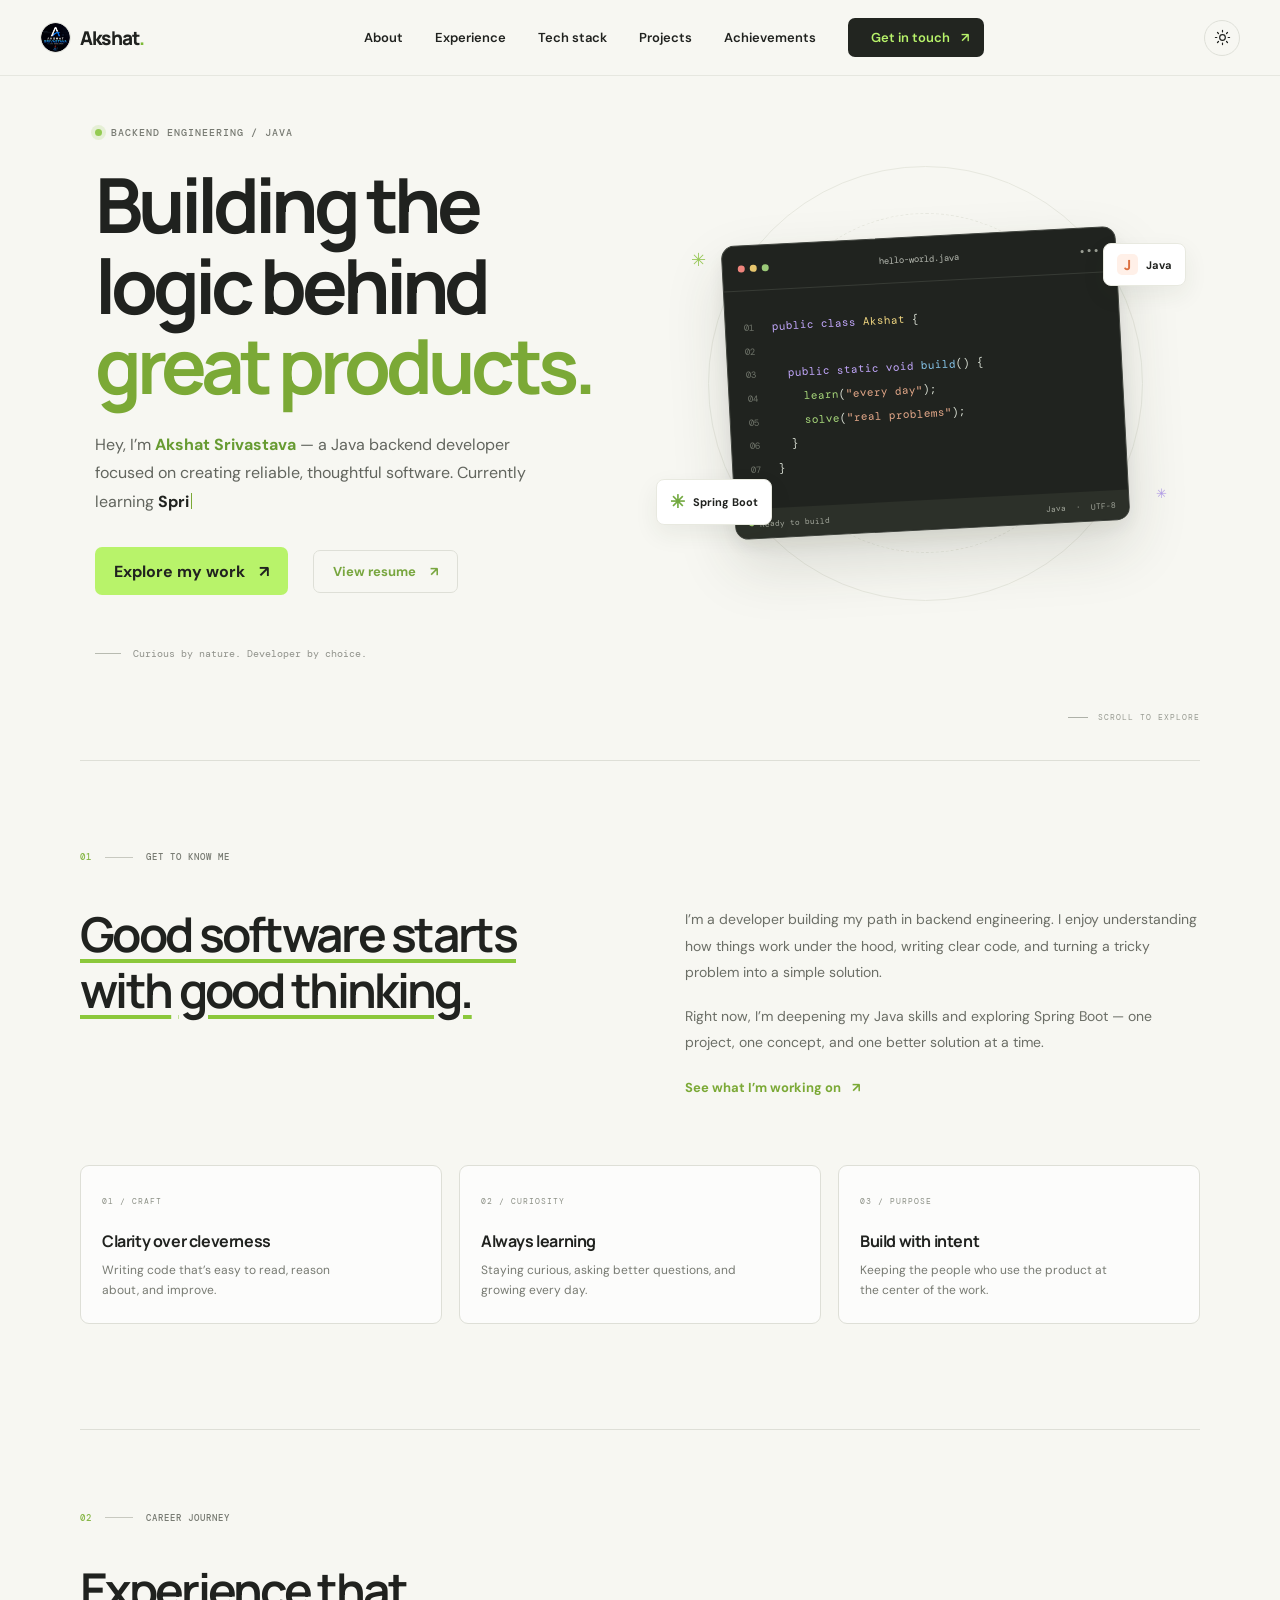
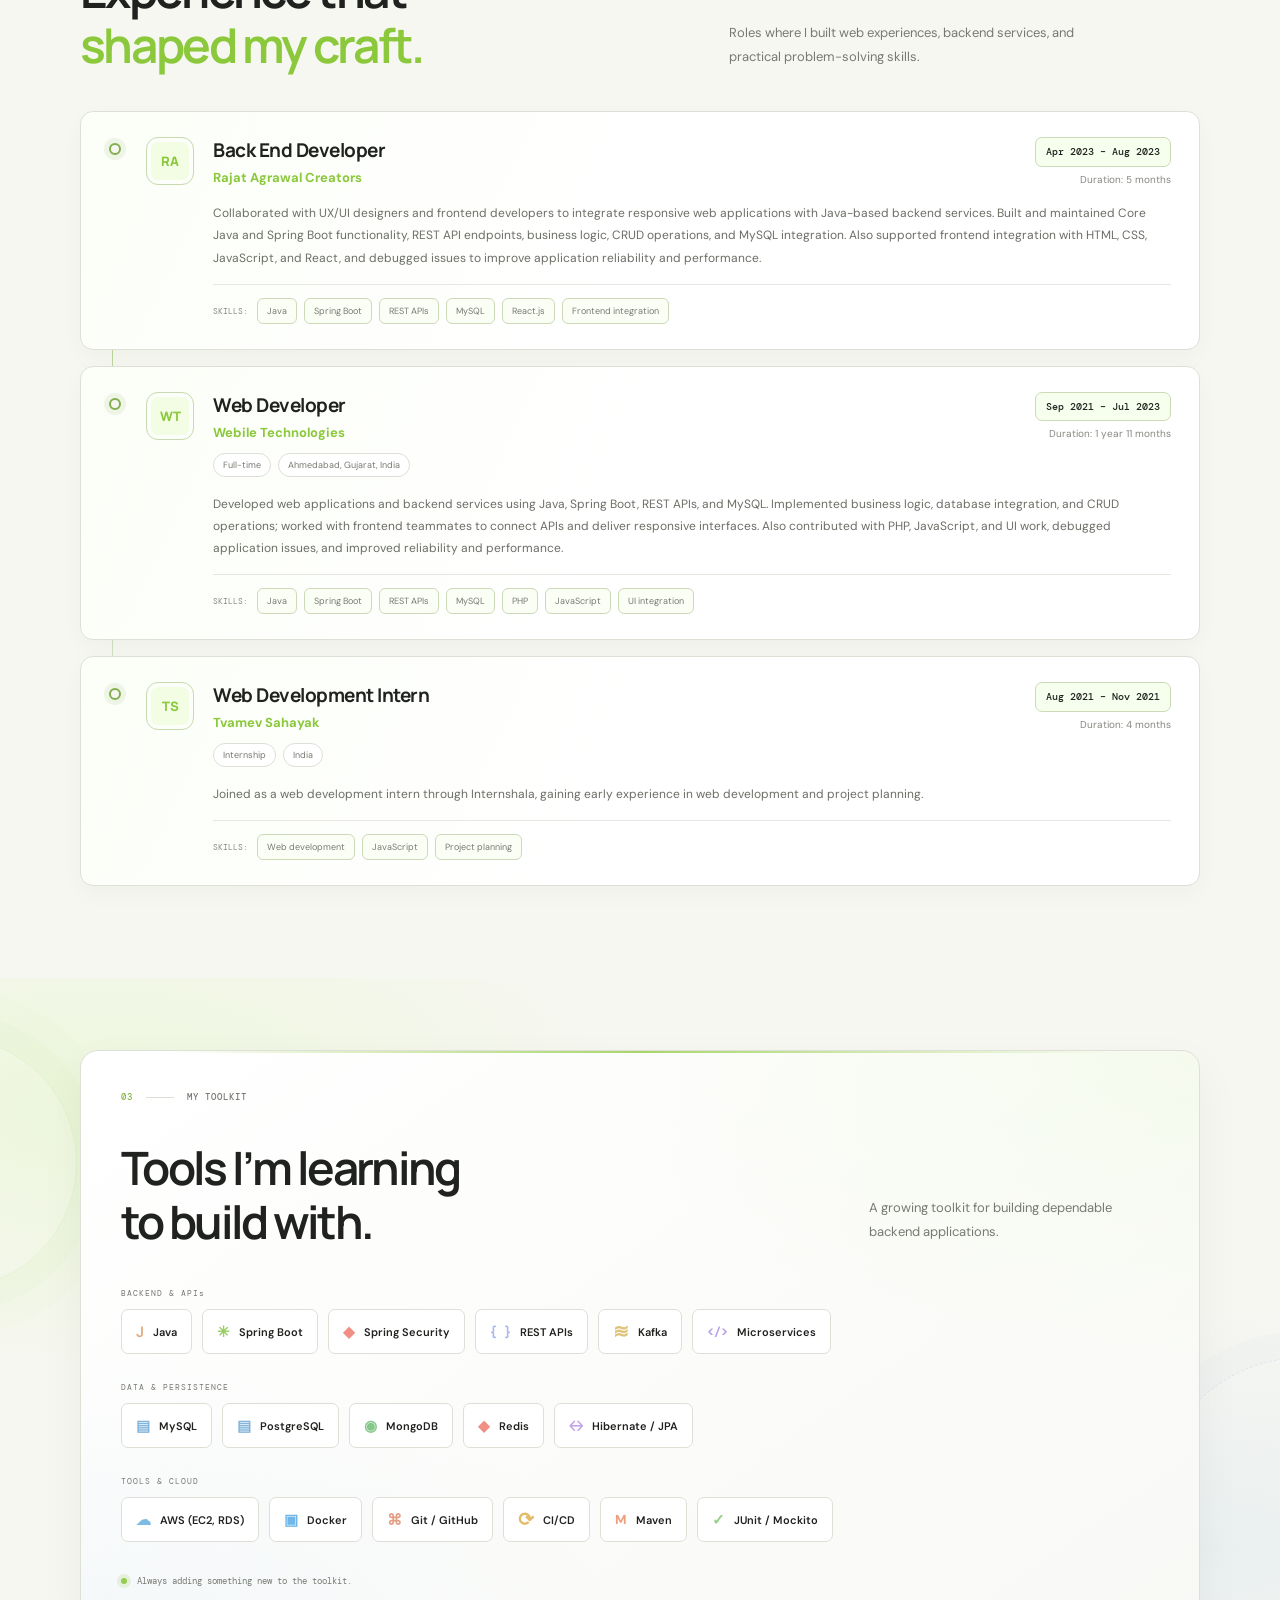
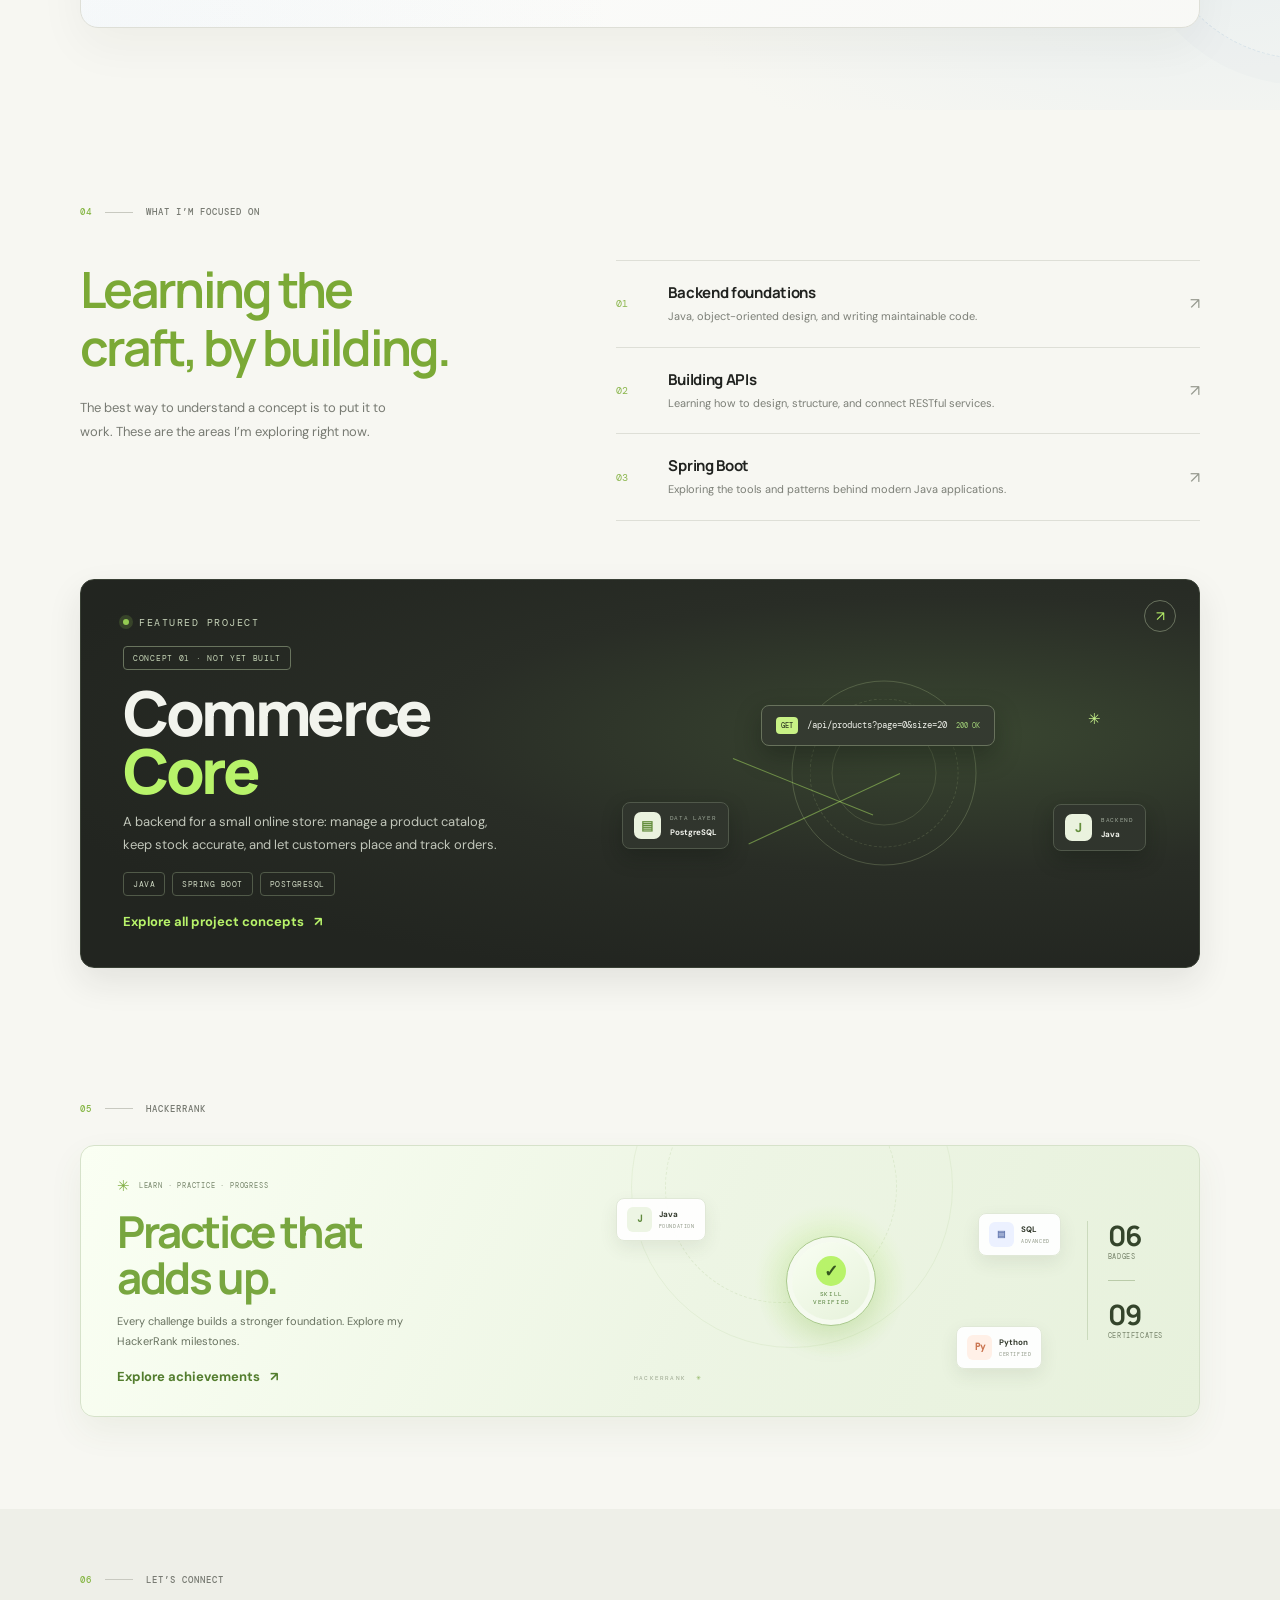
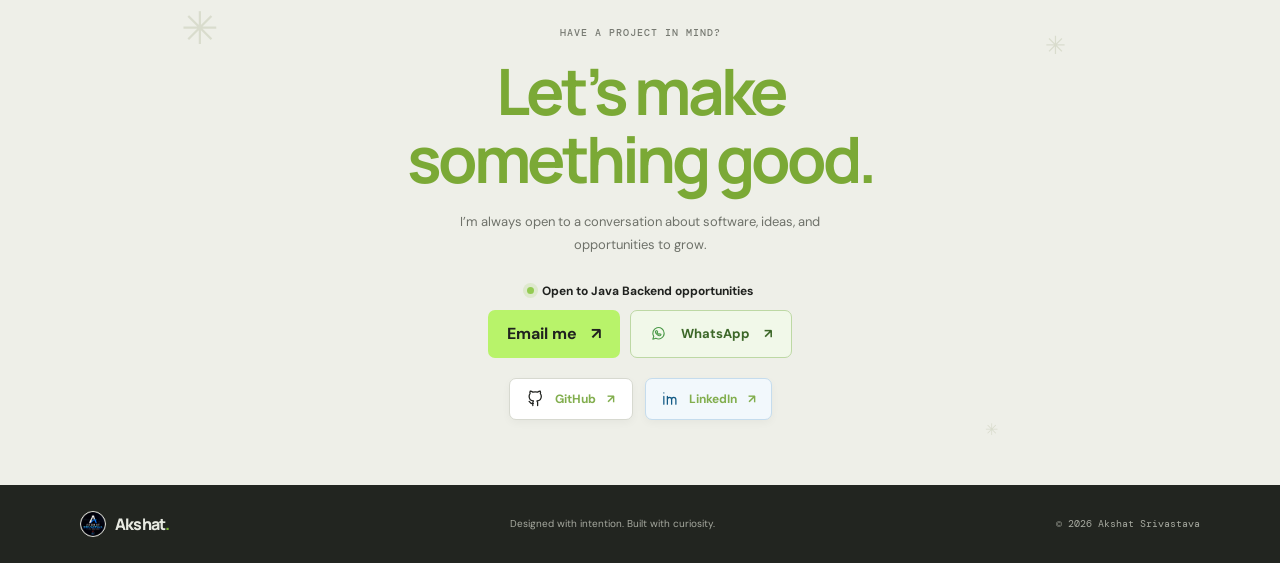
==== commit 984761c8: "email" ====
--- a/index.html
+++ b/index.html
@@ -11,7 +11,7 @@
   <link rel="preconnect" href="https://fonts.googleapis.com">
   <link rel="preconnect" href="https://fonts.gstatic.com" crossorigin>
   <link href="https://fonts.googleapis.com/css2?family=DM+Mono:wght@400;500&family=DM+Sans:wght@400;500;600;700&family=Manrope:wght@400;500;600;700;800&display=swap" rel="stylesheet">
-  <link rel="stylesheet" href="assets/css/style.css">
+  <link rel="stylesheet" href="assets/css/style.css?v=contact-cleanup-1">
   <link rel="stylesheet" href="assets/css/animations.css">
   <link rel="stylesheet" href="assets/css/responsive.css">
 </head>
--- a/assets/css/style.css
+++ b/assets/css/style.css
@@ -212,7 +212,7 @@
 .contact-copy { max-width: 400px; margin: 17px auto 22px; color: #6e7169; font-size: 13px; line-height: 1.8; }
 .contact-opportunity { display: inline-flex; align-items: center; gap: 8px; margin: 0 0 11px; color: var(--ink); font-size: 12px; font-weight: 700; }
 .contact-opportunity .status-dot { width: 7px; height: 7px; flex-basis: 7px; }
-.contact-email-link { display: flex; width: fit-content; align-items: center; justify-content: center; gap: 9px; margin: 0 auto 20px; color: var(--green-dark); font-size: 15px; font-weight: 700; text-decoration: underline; text-decoration-color: color-mix(in srgb, var(--green-dark) 40%, transparent); text-underline-offset: 4px; }
+.contact-email-link { display: none; }
 .contact-email-link:hover { text-decoration-color: currentColor; }
 .contact-actions { display: flex; justify-content: center; gap: 10px; }
 .button-whatsapp { border: 1px solid #bdd8a4; background: #f1f8e9; color: #3c6728; }
